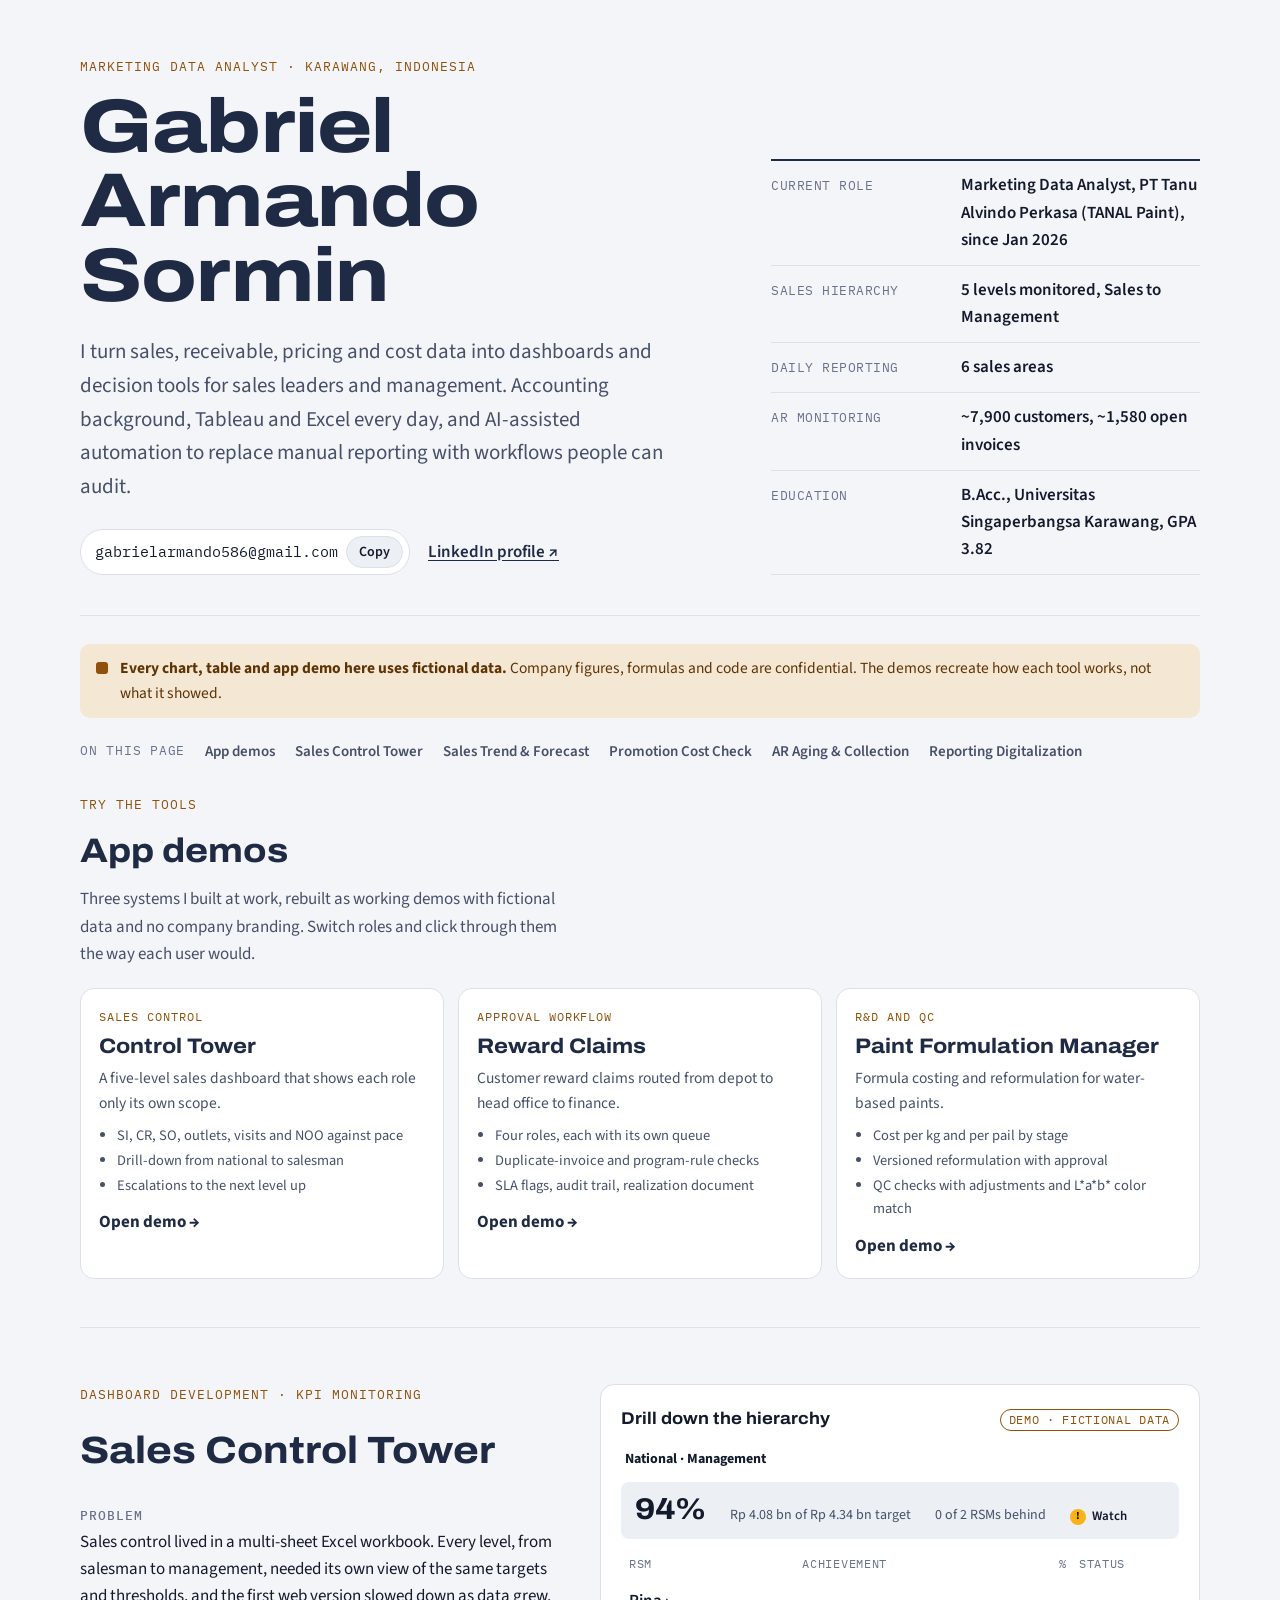
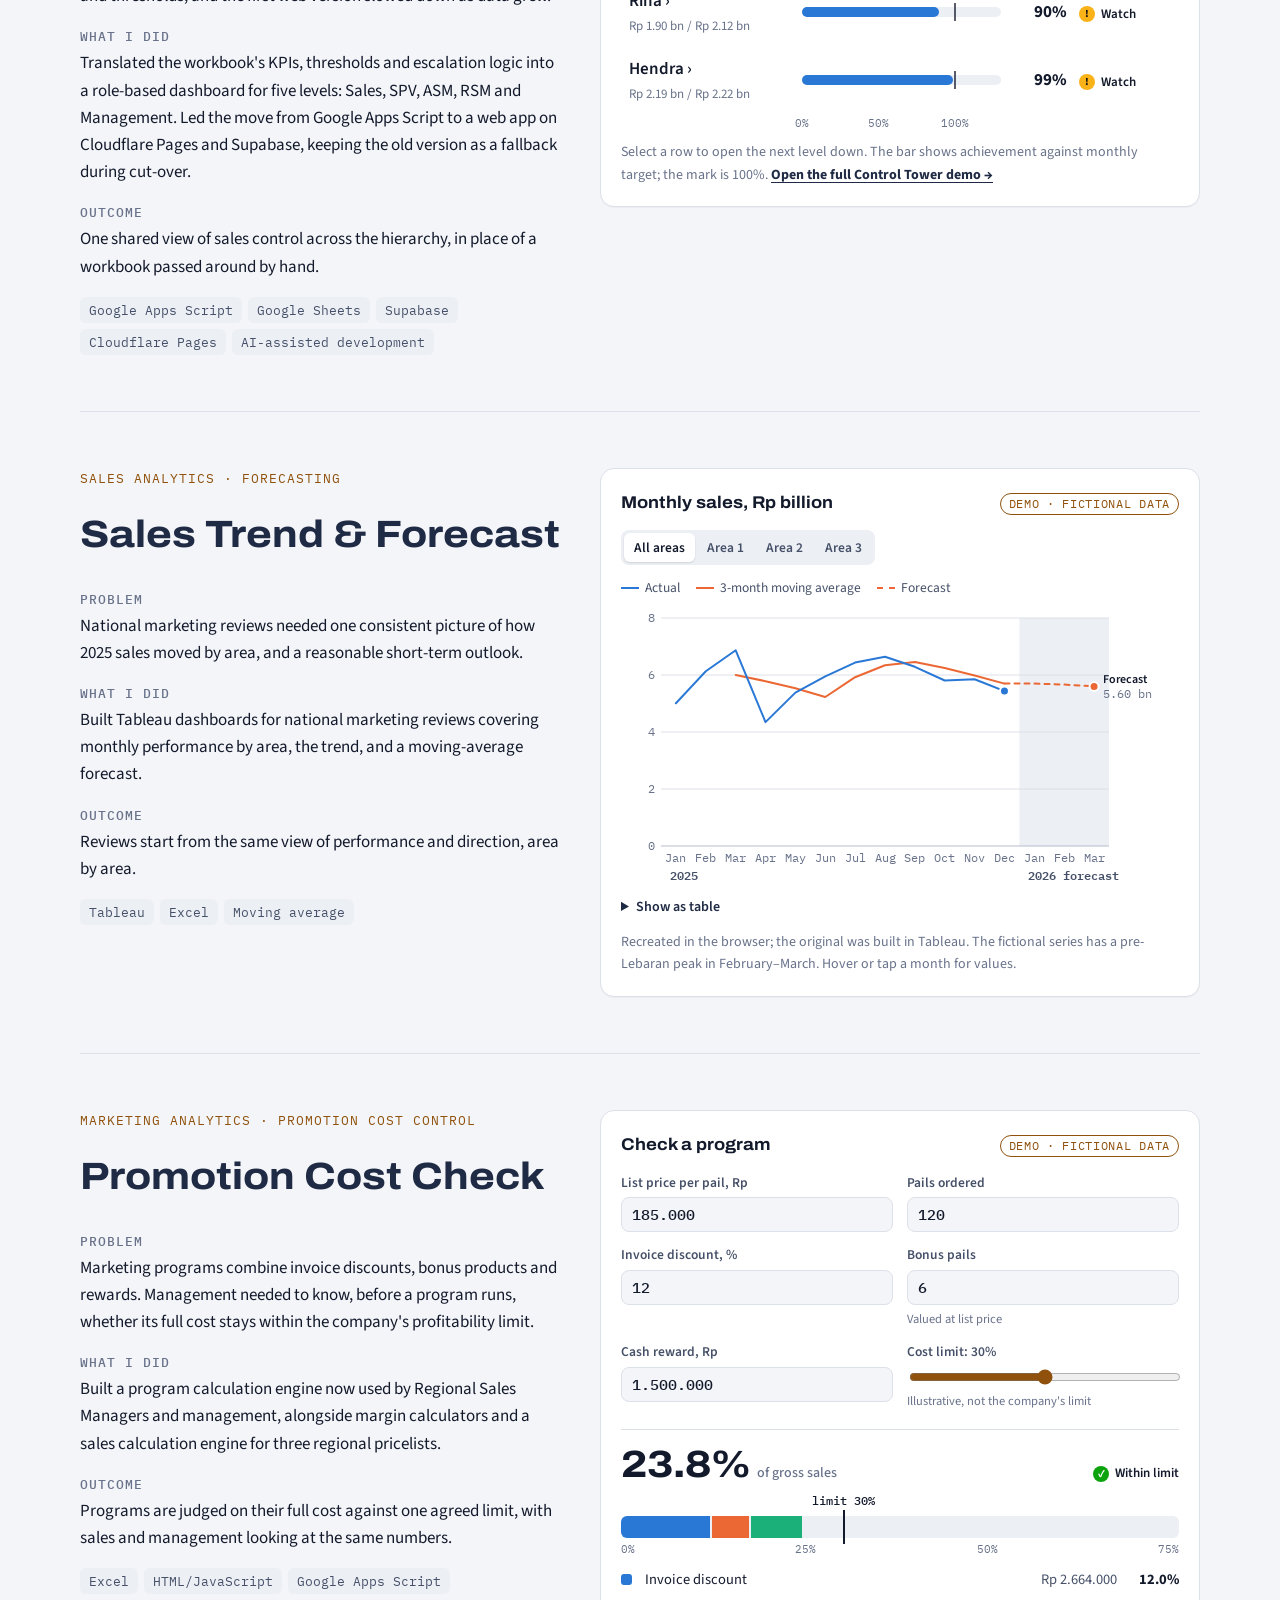
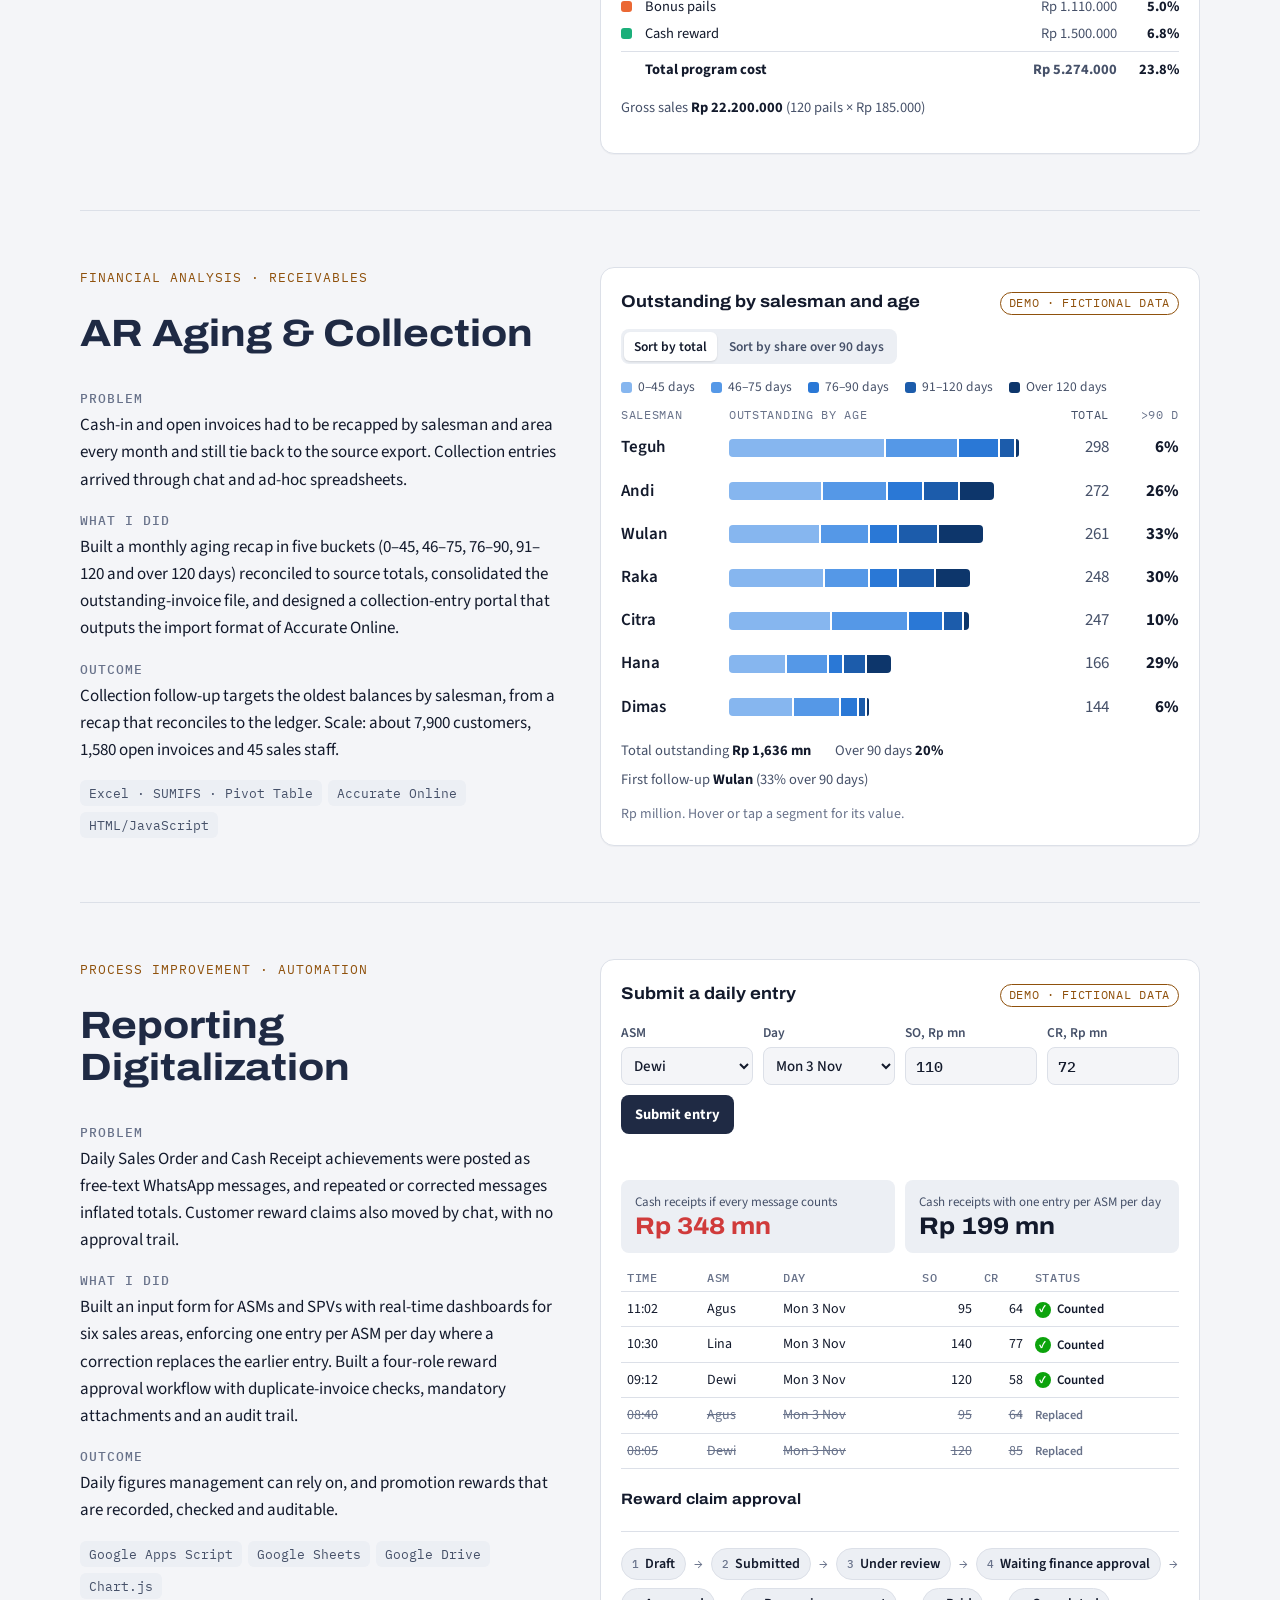
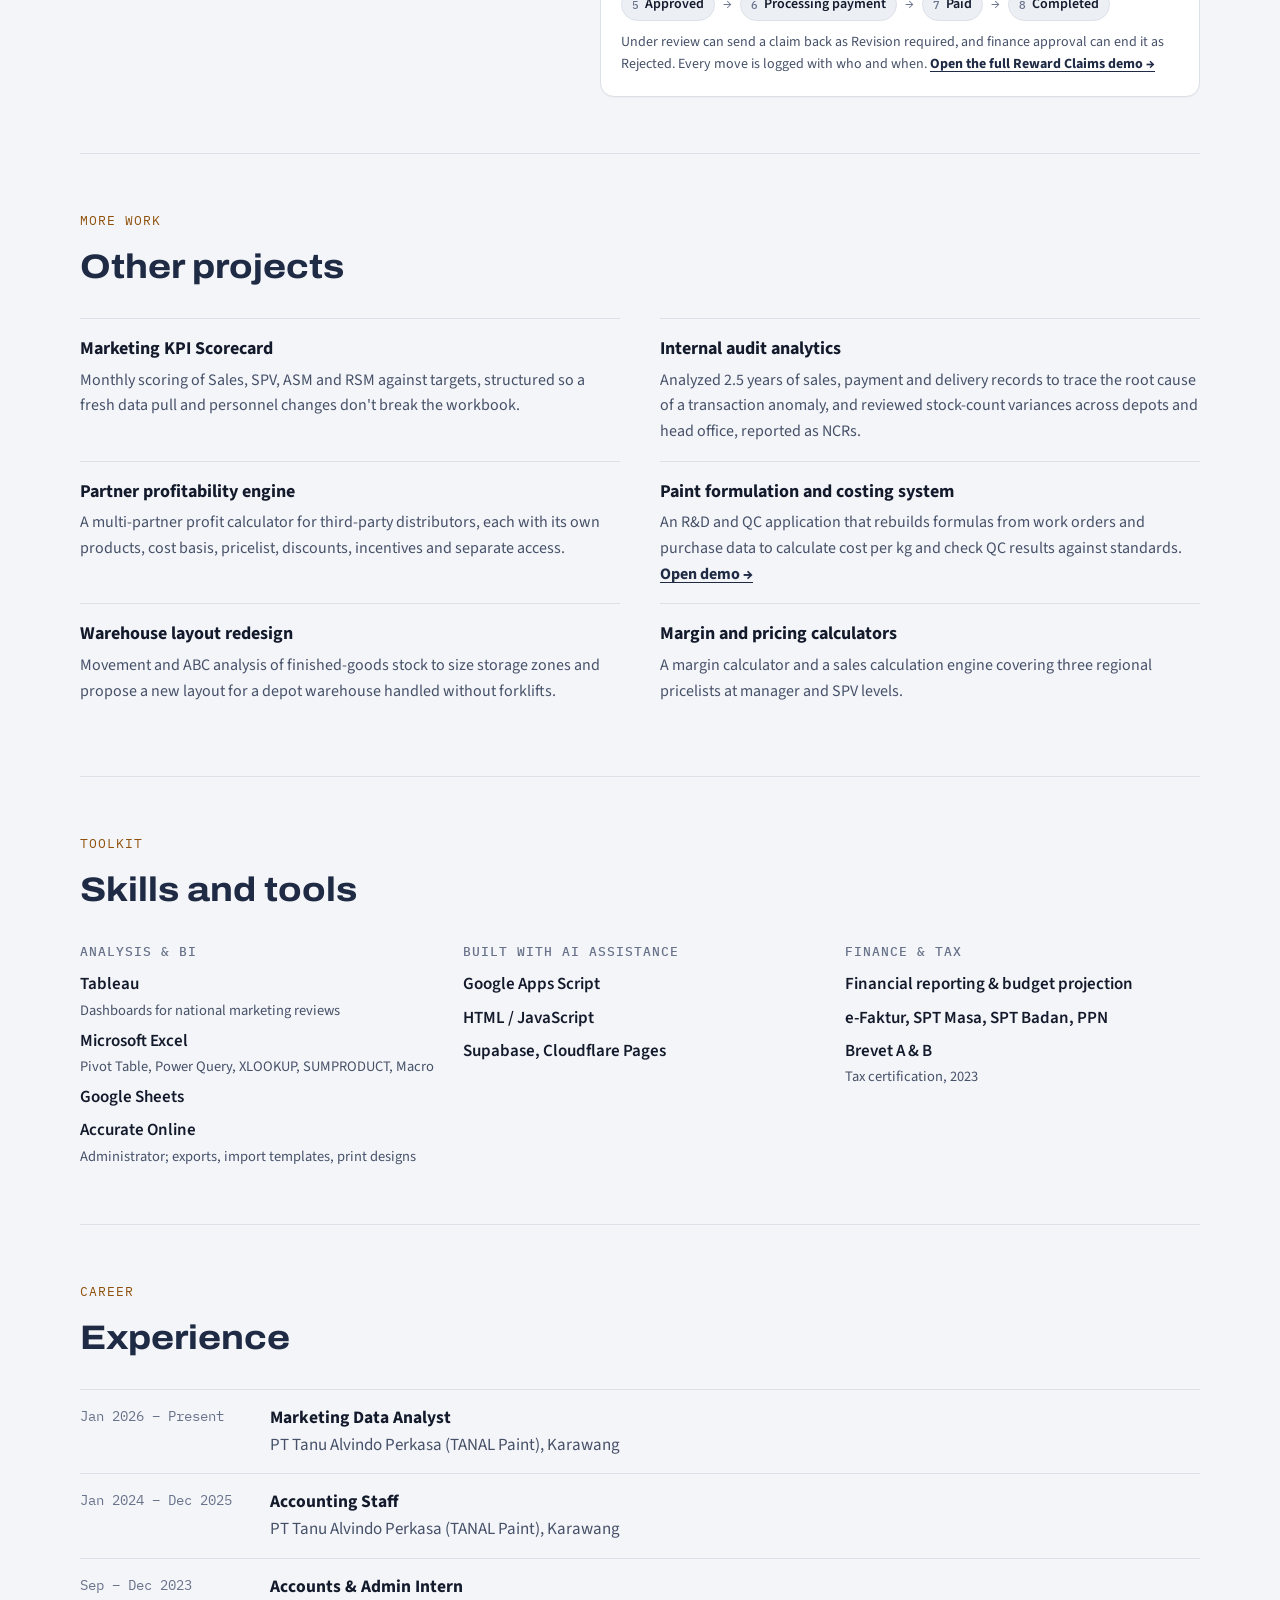
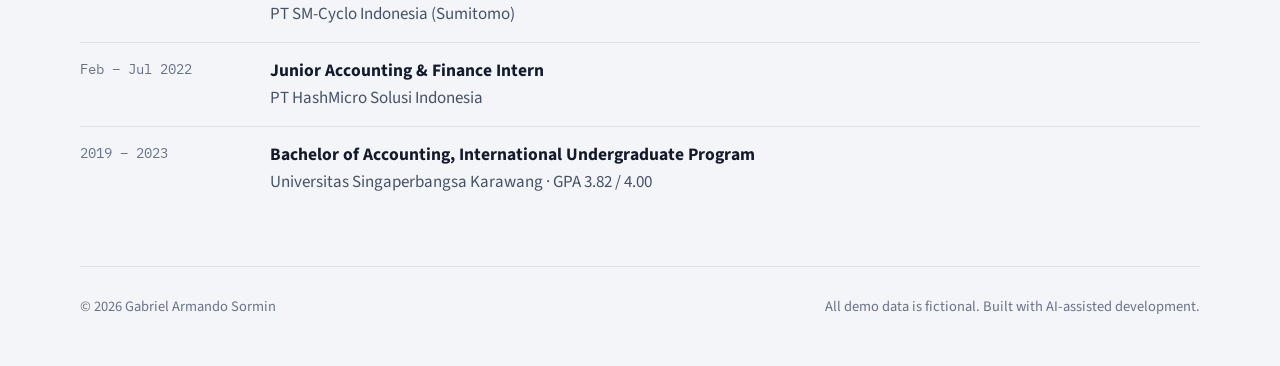
==== index.html @ 2ea64db4 "Add files via upload" ====
<!doctype html>
<html lang="en">
<head>
<meta charset="utf-8">
<meta name="viewport" content="width=device-width,initial-scale=1,viewport-fit=cover">
<style>:root{color-scheme:light}body{margin:0}img{max-width:100%}[hidden]{display:none!important}</style>
<title>Gabriel Armando Sormin</title>
<meta name="claude:viewport-fit-sides" content="cover">
<meta name="description" content="Portfolio of Gabriel Armando Sormin, Marketing Data Analyst: interactive case studies on fictional data.">
<link rel="preconnect" href="https://fonts.googleapis.com">
<link rel="preconnect" href="https://fonts.gstatic.com" crossorigin>
<link rel="stylesheet" href="https://fonts.googleapis.com/css2?family=Archivo:wdth,wght@100..125,500..800&family=IBM+Plex+Mono:wght@400;500&family=Source+Sans+3:ital,wght@0,400;0,600;0,700;1,400&display=swap">
<style>
/* Layout: one editorial column. Each case study pairs a narrative column with one live demo panel on fictional data.
   Navy ink carried over from the CV, an ochre accent taken from a pigment chip, cool neutrals biased toward the navy. */
:root{
  --bg:#F4F5F8; --surface:#FFFFFF; --surface-2:#ECEFF4;
  --ink:#131A2C; --ink-2:#465169; --muted:#68728A; --line:#DCE0E8; --axis:#B5BCCA;
  --navy:#1F2A44; --accent:#8F510C; --accent-soft:#F4E7D4; --accent-ink:#5E3405;
  --s1:#2a78d6; --s2:#eb6834; --s3:#1baf7a;
  --good:#0ca30c; --warn:#fab219; --crit:#d03b3b; --on-status:#ffffff; --on-warn:#0b0b0b;
  --age1:#86b6ef; --age2:#5598e7; --age3:#2a78d6; --age4:#1c5cab; --age5:#0d366b;
  --tip-bg:#131A2C; --tip-ink:#F4F5F8;
  --font-display:"Archivo","Arial Narrow",system-ui,sans-serif;
  --font-body:"Source Sans 3","Segoe UI",system-ui,sans-serif;
  --font-mono:"IBM Plex Mono",ui-monospace,"SFMono-Regular",Menlo,monospace;
  --r:10px;
}
@media (prefers-color-scheme: dark){
  :root:not([data-theme="light"]){
    --bg:#0E1320; --surface:#161C2A; --surface-2:#1E2536;
    --ink:#EDF0F5; --ink-2:#B7BFCF; --muted:#8F98AB; --line:#2A3246; --axis:#465069;
    --navy:#C9D4EE; --accent:#E3A24A; --accent-soft:#33281A; --accent-ink:#F1C27F;
    --s1:#3987e5; --s2:#d95926; --s3:#199e70;
    --age1:#184f95; --age2:#256abf; --age3:#3987e5; --age4:#6da7ec; --age5:#b7d3f6;
    --tip-bg:#EDF0F5; --tip-ink:#131A2C;
    color-scheme:dark;
  }
}
:root[data-theme="dark"]{
  --bg:#0E1320; --surface:#161C2A; --surface-2:#1E2536;
  --ink:#EDF0F5; --ink-2:#B7BFCF; --muted:#8F98AB; --line:#2A3246; --axis:#465069;
  --navy:#C9D4EE; --accent:#E3A24A; --accent-soft:#33281A; --accent-ink:#F1C27F;
  --s1:#3987e5; --s2:#d95926; --s3:#199e70;
  --age1:#184f95; --age2:#256abf; --age3:#3987e5; --age4:#6da7ec; --age5:#b7d3f6;
  --tip-bg:#EDF0F5; --tip-ink:#131A2C;
  color-scheme:dark;
}

*{box-sizing:border-box}
body{background:var(--bg);color:var(--ink);font-family:var(--font-body);font-size:17px;line-height:1.6;
  padding-left:max(16px,env(safe-area-inset-left,0px));padding-right:max(16px,env(safe-area-inset-right,0px));padding-block:0 48px}
.wrap{max-width:1120px;margin:0 auto}
a{color:var(--navy);text-underline-offset:3px}
a:hover{color:var(--accent)}
:focus-visible{outline:2px solid var(--accent);outline-offset:2px;border-radius:4px}
h1,h2,h3{font-family:var(--font-display);text-wrap:balance;color:var(--navy);margin:0}
.mono{font-family:var(--font-mono)}
.num{font-variant-numeric:tabular-nums}
.eyebrow{font-family:var(--font-mono);font-size:12.5px;letter-spacing:.08em;text-transform:uppercase;color:var(--accent)}

/* ---------- Hero ---------- */
.hero{display:grid;grid-template-columns:minmax(0,1.5fr) minmax(0,1fr);gap:48px;padding-block:56px 40px;border-bottom:1px solid var(--line)}
.hero h1{font-size:clamp(40px,6.4vw,76px);font-weight:780;font-stretch:118%;line-height:.98;letter-spacing:-.01em;margin-top:14px}
.hero .lede{font-size:clamp(18px,2vw,21px);color:var(--ink-2);max-width:60ch;margin:22px 0 0}
.contact{display:flex;flex-wrap:wrap;gap:10px 18px;align-items:center;margin-top:26px}
.email{display:inline-flex;align-items:center;gap:8px;font-family:var(--font-mono);font-size:15px;background:var(--surface);border:1px solid var(--line);border-radius:999px;padding:6px 6px 6px 14px;max-width:100%;overflow-wrap:anywhere}
.email span{user-select:all}
.btn{font:600 14px var(--font-body);border:1px solid var(--line);background:var(--surface-2);color:var(--ink);border-radius:999px;padding:5px 12px;cursor:pointer}
.btn:hover{border-color:var(--accent)}
.link-out{font-weight:600}
.facts{margin:0;align-self:end;display:grid;gap:0;border-top:2px solid var(--navy)}
.facts div{display:grid;grid-template-columns:minmax(0,1fr) minmax(0,1.35fr);gap:12px;padding:11px 0;border-bottom:1px solid var(--line)}
.facts dt{font-family:var(--font-mono);font-size:12.5px;letter-spacing:.04em;text-transform:uppercase;color:var(--muted);padding-top:3px}
.facts dd{margin:0;font-weight:600;color:var(--ink)}
.notice{display:flex;gap:12px;align-items:flex-start;margin-top:28px;padding:12px 16px;background:var(--accent-soft);color:var(--accent-ink);border-radius:var(--r);font-size:15.5px}
.notice b{font-weight:700}
.chips{display:flex;flex-wrap:wrap;gap:6px}
.swatch{width:12px;height:12px;border-radius:3px;flex:none;margin-top:6px;background:var(--accent)}

/* ---------- Index ---------- */
.index{display:flex;flex-wrap:wrap;gap:8px 20px;padding-block:22px;font-size:15px}
.index a{color:var(--ink-2);text-decoration:none;font-weight:600}
.index a:hover{color:var(--accent)}
.index .lbl{font-family:var(--font-mono);font-size:12.5px;letter-spacing:.06em;text-transform:uppercase;color:var(--muted)}

/* ---------- App demos ---------- */
.apps{padding-block:8px 48px;display:grid;gap:20px}
.apps h2{font-size:clamp(26px,3vw,34px);font-weight:740;font-stretch:112%;margin:10px 0 8px}
.apps .lead{margin:0;color:var(--ink-2);max-width:62ch}
.apps-grid{display:grid;grid-template-columns:repeat(3,minmax(0,1fr));gap:14px}
.app-card{display:grid;gap:8px;align-content:start;background:var(--surface);border:1px solid var(--line);border-radius:14px;padding:18px;text-decoration:none;color:var(--ink);min-width:0}
.app-card:hover{border-color:var(--accent);color:var(--ink)}
.app-card .k{font-family:var(--font-mono);font-size:12px;letter-spacing:.08em;text-transform:uppercase;color:var(--accent)}
.app-card b{font-family:var(--font-display);font-size:21px;font-weight:740;font-stretch:110%;color:var(--navy);line-height:1.15}
.app-card .d{color:var(--ink-2);font-size:15.5px}
.app-card ul{margin:0;padding-left:18px;color:var(--ink-2);font-size:14.5px;display:grid;gap:2px}
.app-card .go{font-weight:700;color:var(--navy);margin-top:4px}
.app-card:hover .go{color:var(--accent)}
.demo-link{font-weight:700}
@media (max-width:900px){.apps-grid{grid-template-columns:minmax(0,1fr)}}

/* ---------- Case studies ---------- */
.case{display:grid;grid-template-columns:minmax(0,1fr) minmax(0,1.25fr);gap:40px;padding-block:56px;border-top:1px solid var(--line);scroll-margin-top:12px}
.case h2{font-size:clamp(28px,3.4vw,38px);font-weight:740;font-stretch:112%;line-height:1.08;margin:10px 0 18px}
.story{display:grid;gap:16px;align-content:start}
.story p{margin:0;max-width:62ch}
.story h3{font-family:var(--font-mono);font-size:12.5px;font-weight:500;letter-spacing:.08em;text-transform:uppercase;color:var(--muted);margin-bottom:4px}
.tools{display:flex;flex-wrap:wrap;gap:6px}
.tag{font-family:var(--font-mono);font-size:12.5px;padding:3px 9px;border-radius:6px;background:var(--surface-2);color:var(--ink-2)}
.panel{background:var(--surface);border:1px solid var(--line);border-radius:14px;padding:20px;min-width:0;align-self:start;box-shadow:0 1px 0 rgba(19,26,44,.03)}
.panel-head{display:flex;justify-content:space-between;align-items:baseline;gap:12px;flex-wrap:wrap;margin-bottom:14px}
.panel-title{font-family:var(--font-display);font-weight:700;font-stretch:108%;font-size:17px;color:var(--ink)}
.demo-tag{font-family:var(--font-mono);font-size:11.5px;letter-spacing:.06em;text-transform:uppercase;color:var(--accent);border:1px solid var(--accent);border-radius:999px;padding:1px 8px}
.caption{font-size:14px;color:var(--muted);margin:12px 0 0}

/* segmented control */
.seg{display:inline-flex;flex-wrap:wrap;background:var(--surface-2);border-radius:8px;padding:3px;gap:2px}
.seg button{font:600 13.5px var(--font-body);border:0;background:transparent;color:var(--ink-2);padding:5px 10px;border-radius:6px;cursor:pointer}
.seg button[aria-pressed="true"]{background:var(--surface);color:var(--ink);box-shadow:0 1px 2px rgba(0,0,0,.12)}

/* status pills */
.pill{display:inline-flex;align-items:center;gap:6px;font-size:13px;font-weight:600;color:var(--ink);white-space:nowrap}
.pill i{display:inline-grid;place-items:center;width:16px;height:16px;border-radius:50%;font-style:normal;font-size:10.5px;font-weight:800;line-height:1}
.pill.good i{background:var(--good);color:var(--on-status)}
.pill.warn i{background:var(--warn);color:var(--on-warn)}
.pill.crit i{background:var(--crit);color:var(--on-status)}

/* Control tower */
.crumbs{display:flex;flex-wrap:wrap;gap:4px;align-items:center;font-size:14px;margin-bottom:10px}
.crumbs button{font:600 14px var(--font-body);background:none;border:0;color:var(--navy);cursor:pointer;padding:2px 4px;border-radius:4px;text-decoration:underline;text-underline-offset:3px}
.crumbs span.sep{color:var(--muted)}
.crumbs .here{font-weight:700;color:var(--ink);padding:2px 4px}
.ct-summary{display:flex;flex-wrap:wrap;gap:8px 24px;align-items:baseline;padding:12px 14px;background:var(--surface-2);border-radius:8px;margin-bottom:12px}
.ct-summary .big{font-family:var(--font-display);font-weight:750;font-size:30px;font-stretch:110%;line-height:1;color:var(--ink)}
.ct-summary .sub{font-size:14px;color:var(--ink-2)}
.ct-rows{display:grid;gap:2px}
.ct-row{display:grid;grid-template-columns:minmax(0,1.3fr) minmax(0,1.6fr) 54px 92px;gap:12px;align-items:center;padding:9px 8px;border-radius:8px;text-align:left;width:100%;font:inherit;color:inherit;background:none;border:0}
button.ct-row{cursor:pointer}
button.ct-row:hover{background:var(--surface-2)}
.ct-row.head{font-family:var(--font-mono);font-size:11.5px;letter-spacing:.06em;text-transform:uppercase;color:var(--muted);padding-block:4px}
.ct-name{min-width:0}
.ct-name b{display:block;font-weight:600;white-space:nowrap;overflow:hidden;text-overflow:ellipsis}
.ct-name small{display:block;font-size:13px;color:var(--muted);white-space:nowrap;overflow:hidden;text-overflow:ellipsis}
.bullet{position:relative;height:10px;background:var(--surface-2);border-radius:5px}
.bullet .fill{position:absolute;left:0;top:0;bottom:0;border-radius:5px;background:var(--s1)}
.bullet .tick{position:absolute;top:-4px;bottom:-4px;width:2px;background:var(--ink);opacity:.7}
.ct-pct{font-weight:700;text-align:right}
.ct-axis{display:grid;grid-template-columns:minmax(0,1.3fr) minmax(0,1.6fr) 54px 92px;gap:12px;padding:0 8px;font-family:var(--font-mono);font-size:11px;color:var(--muted)}
.ct-axis .scale{position:relative;height:14px}
.ct-axis .scale span{position:absolute;transform:translateX(-50%)}

/* charts */
.chart{position:relative;width:100%}
.chart svg{display:block;width:100%;overflow:visible}
.chart .grid{stroke:var(--line);stroke-width:1}
.chart .base{stroke:var(--axis);stroke-width:1}
.chart .tick-lbl{fill:var(--muted);font:11.5px var(--font-mono)}
.chart .yr-lbl{fill:var(--ink-2);font:600 11.5px var(--font-mono)}
.chart .l-actual{fill:none;stroke:var(--s1);stroke-width:2;stroke-linejoin:round;stroke-linecap:round}
.chart .l-ma{fill:none;stroke:var(--s2);stroke-width:2;stroke-linejoin:round;stroke-linecap:round}
.chart .l-fc{fill:none;stroke:var(--s2);stroke-width:2;stroke-dasharray:5 5;stroke-linecap:round}
.chart .fc-band{fill:var(--surface-2)}
.chart .d-actual{fill:var(--s1);stroke:var(--surface);stroke-width:2}
.chart .d-ma{fill:var(--s2);stroke:var(--surface);stroke-width:2}
.chart .xhair{stroke:var(--ink-2);stroke-width:1;stroke-dasharray:3 3}
.chart .end-lbl{font:600 12px var(--font-body);fill:var(--ink)}
.chart .hit{fill:transparent;cursor:crosshair}
details.dt{margin-top:10px;font-size:14px}
details.dt summary{cursor:pointer;color:var(--navy);font-weight:600}
details.dt .tbl{overflow-x:auto;margin-top:8px}
details.dt table{border-collapse:collapse;min-width:360px;width:100%}
details.dt th,details.dt td{padding:4px 8px;border-bottom:1px solid var(--line);text-align:right;font-variant-numeric:tabular-nums}
details.dt th:first-child,details.dt td:first-child{text-align:left}
details.dt th{font-family:var(--font-mono);font-size:11.5px;font-weight:500;color:var(--muted);text-transform:uppercase;letter-spacing:.06em}
.legend{display:flex;flex-wrap:wrap;gap:6px 16px;font-size:13.5px;color:var(--ink-2);margin-bottom:8px}
.legend span{display:inline-flex;align-items:center;gap:6px}
.lg-line{width:18px;height:0;border-top:2px solid}
.lg-box{width:11px;height:11px;border-radius:3px}
.tip{position:absolute;pointer-events:none;background:var(--tip-bg);color:var(--tip-ink);font-size:13px;line-height:1.45;padding:8px 10px;border-radius:8px;min-width:150px;box-shadow:0 6px 18px rgba(0,0,0,.18);z-index:5}
.tip b{display:block;font-weight:700;margin-bottom:2px}
.tip .row{display:flex;justify-content:space-between;gap:14px}

/* promo calc */
.calc{display:grid;grid-template-columns:repeat(2,minmax(0,1fr));gap:12px 14px}
.field{display:grid;gap:4px;min-width:0;align-content:start}
.field label{font-size:13.5px;font-weight:600;color:var(--ink-2)}
.field input{font:500 15px var(--font-mono);font-variant-numeric:tabular-nums;color:var(--ink);background:var(--bg);border:1px solid var(--line);border-radius:8px;padding:7px 10px;width:100%;min-width:0}
.field input[type=range]{padding:0;border:0;background:none;accent-color:var(--accent)}
.field .hint{font-size:12.5px;color:var(--muted)}
.result{margin-top:18px;padding-top:16px;border-top:1px solid var(--line)}
.result-top{display:flex;justify-content:space-between;align-items:baseline;flex-wrap:wrap;gap:8px}
.ratio{font-family:var(--font-display);font-weight:760;font-size:38px;font-stretch:112%;line-height:1;color:var(--ink)}
.ratio small{font:500 14px var(--font-body);color:var(--muted);margin-left:6px}
.stack{position:relative;height:22px;margin:30px 0 4px;background:var(--surface-2);border-radius:6px}
.stack .segs{position:absolute;inset:0;display:flex;gap:2px;border-radius:6px;overflow:hidden}
.stack .segs div{height:100%;min-width:0;transition:width .25s ease}
.stack .limit{position:absolute;top:-6px;bottom:-6px;width:2px;background:var(--ink)}
.stack .limit span{position:absolute;bottom:100%;transform:translateX(-50%);font:500 11.5px var(--font-mono);color:var(--ink);white-space:nowrap;margin-bottom:2px}
.scale-row{display:flex;justify-content:space-between;font:11px var(--font-mono);color:var(--muted)}
.breakdown{display:grid;gap:4px;margin-top:12px;font-size:14.5px}
.breakdown div{display:grid;grid-template-columns:14px minmax(0,1fr) auto auto;gap:10px;align-items:center}
.breakdown .v{text-align:right;color:var(--ink-2)}
.breakdown .p{text-align:right;font-weight:700;min-width:52px}
.breakdown .total{border-top:1px solid var(--line);padding-top:6px;margin-top:2px;font-weight:700}
.gross{font-size:14.5px;color:var(--ink-2);margin-top:10px}
.gross b{color:var(--ink)}

/* AR aging */
.ar-rows{display:grid;gap:4px}
.ar-row{display:grid;grid-template-columns:96px minmax(0,1fr) 78px 58px;gap:12px;align-items:center;padding:6px 0}
.ar-row.head{font-family:var(--font-mono);font-size:11.5px;letter-spacing:.06em;text-transform:uppercase;color:var(--muted);padding:0}
.ar-row .nm{font-weight:600;white-space:nowrap;overflow:hidden;text-overflow:ellipsis}
.ar-bar{display:flex;gap:2px;height:18px}
.ar-bar button{border:0;padding:0;height:100%;cursor:pointer;min-width:2px}
.ar-bar button:first-child{border-radius:4px 0 0 4px}
.ar-bar button:last-child{border-radius:0 4px 4px 0}
.ar-bar button:only-child{border-radius:4px}
.ar-row .t{text-align:right;color:var(--ink-2)}
.ar-row .o{text-align:right;font-weight:700}
.ar-summary{display:flex;flex-wrap:wrap;gap:6px 24px;font-size:14.5px;color:var(--ink-2);margin-top:12px}
.ar-summary b{color:var(--ink)}

/* Process */
.proc-form{display:grid;grid-template-columns:repeat(4,minmax(0,1fr));gap:10px;align-items:end}
.proc-form select{font:500 15px var(--font-body);color:var(--ink);background:var(--bg);border:1px solid var(--line);border-radius:8px;padding:0 8px;width:100%;min-width:0;height:38px}
.proc-form input{height:38px}
.btn-primary{font:700 14.5px var(--font-body);background:var(--navy);color:var(--surface);border:0;border-radius:8px;padding:9px 14px;cursor:pointer;grid-column:1/-1;justify-self:start}
.totals{display:grid;grid-template-columns:repeat(2,minmax(0,1fr));gap:10px;margin:16px 0 12px}
.total-card{padding:12px 14px;border-radius:8px;background:var(--surface-2)}
.total-card .k{font-size:13px;color:var(--ink-2)}
.total-card .v{font-family:var(--font-display);font-weight:750;font-size:24px;font-stretch:110%;color:var(--ink);line-height:1.15}
.total-card.bad .v{color:var(--crit)}
.log-wrap{overflow-x:auto}
table.log{width:100%;border-collapse:collapse;font-size:14px;min-width:420px}
.log th{font-family:var(--font-mono);font-size:11.5px;font-weight:500;letter-spacing:.06em;text-transform:uppercase;color:var(--muted);text-align:left;padding:4px 6px;border-bottom:1px solid var(--line)}
.log td{padding:6px;border-bottom:1px solid var(--line)}
.log td.r{text-align:right}
.log tr.replaced td{color:var(--muted);text-decoration:line-through}
.log tr.replaced td.st{text-decoration:none}
.log .st{font-size:12.5px;font-weight:600}
.toast{min-height:22px;font-size:14px;color:var(--ink-2);margin-top:8px}
.flow{list-style:none;margin:20px 0 0;padding:16px 0 0;border-top:1px solid var(--line);display:flex;flex-wrap:wrap;gap:8px;align-items:center;counter-reset:step}
.flow li{display:flex;align-items:center;gap:8px;font-size:14px}
.flow li .st{counter-increment:step;display:inline-flex;gap:6px;align-items:center;padding:4px 10px;border-radius:999px;border:1px solid var(--line);background:var(--surface-2);font-weight:600;white-space:nowrap}
.flow li .st::before{content:counter(step);font:500 11px var(--font-mono);color:var(--muted)}
.flow li .arr{color:var(--muted)}
.flow-note{font-size:14px;color:var(--ink-2);margin:10px 0 0}
.flow-title{font-family:var(--font-display);font-weight:700;font-stretch:108%;font-size:15px;color:var(--ink);margin:18px 0 0}

/* Other work, skills, experience */
.section{padding-block:56px;border-top:1px solid var(--line)}
.section h2{font-size:clamp(26px,3vw,34px);font-weight:740;font-stretch:112%;margin:10px 0 24px}
.other{display:grid;grid-template-columns:repeat(2,minmax(0,1fr));gap:0 40px}
.other article{padding:16px 0;border-top:1px solid var(--line);min-width:0}
.other h3{font-family:var(--font-body);font-size:18px;font-weight:700;color:var(--ink);margin-bottom:4px}
.other p{margin:0;color:var(--ink-2);font-size:16px}
.skills{display:grid;grid-template-columns:repeat(3,minmax(0,1fr));gap:28px}
.skills h3{font-family:var(--font-mono);font-size:12.5px;font-weight:500;letter-spacing:.08em;text-transform:uppercase;color:var(--muted);margin-bottom:10px}
.skills ul{margin:0;padding:0;list-style:none;display:grid;gap:6px}
.skills li{font-weight:600}
.skills li small{display:block;font-weight:400;color:var(--ink-2);font-size:14.5px}
.timeline{list-style:none;margin:0;padding:0;display:grid}
.timeline li{display:grid;grid-template-columns:170px minmax(0,1fr);gap:20px;padding:14px 0;border-top:1px solid var(--line)}
.timeline .when{font-family:var(--font-mono);font-size:13.5px;color:var(--muted);padding-top:2px}
.timeline .what b{display:block;font-size:17.5px}
.timeline .what span{color:var(--ink-2)}
footer{padding-top:28px;border-top:1px solid var(--line);font-size:14.5px;color:var(--muted);display:flex;flex-wrap:wrap;justify-content:space-between;gap:8px}

@media (max-width:900px){
  .hero{grid-template-columns:minmax(0,1fr);gap:32px;padding-block:36px 32px}
  .case{grid-template-columns:minmax(0,1fr);gap:24px;padding-block:40px}
  .skills{grid-template-columns:minmax(0,1fr);gap:22px}
}
@media (max-width:640px){
  body{font-size:16px}
  .other{grid-template-columns:minmax(0,1fr)}
  .panel{padding:14px}
  .ct-row,.ct-axis{grid-template-columns:minmax(0,1fr) minmax(0,1fr) 46px;gap:8px}
  .ct-row .pill-cell,.ct-axis .pill-cell{display:none}
  .ar-row{grid-template-columns:70px minmax(0,1fr) 54px;gap:8px}
  .ar-row .t{display:none}
  .calc{grid-template-columns:minmax(0,1fr)}
  .proc-form{grid-template-columns:repeat(2,minmax(0,1fr))}
  .timeline li{grid-template-columns:minmax(0,1fr);gap:2px}
  .facts div{grid-template-columns:minmax(0,1fr)}
  .facts dt{padding-top:0}
}
@media (prefers-reduced-motion:reduce){*{transition:none!important;animation:none!important;scroll-behavior:auto!important}}
</style>
</head>
<body>
<div class="wrap">

<header class="hero">
  <div>
    <div class="eyebrow">Marketing Data Analyst · Karawang, Indonesia</div>
    <h1>Gabriel Armando Sormin</h1>
    <p class="lede">I turn sales, receivable, pricing and cost data into dashboards and decision tools for sales leaders and management. Accounting background, Tableau and Excel every day, and AI-assisted automation to replace manual reporting with workflows people can audit.</p>
    <div class="contact">
      <span class="email"><span id="emailText">gabrielarmando586@gmail.com</span><button class="btn" id="copyEmail" type="button">Copy</button></span>
      <a class="link-out" href="https://id.linkedin.com/in/gabriel-armando-sormin-1a9825229" target="_blank" rel="noopener">LinkedIn profile ↗</a>
    </div>
  </div>
  <dl class="facts">
    <div><dt>Current role</dt><dd>Marketing Data Analyst, PT Tanu Alvindo Perkasa (TANAL Paint), since Jan 2026</dd></div>
    <div><dt>Sales hierarchy</dt><dd>5 levels monitored, Sales to Management</dd></div>
    <div><dt>Daily reporting</dt><dd>6 sales areas</dd></div>
    <div><dt>AR monitoring</dt><dd>~7,900 customers, ~1,580 open invoices</dd></div>
    <div><dt>Education</dt><dd>B.Acc., Universitas Singaperbangsa Karawang, GPA 3.82</dd></div>
  </dl>
</header>

<div class="notice"><span class="swatch" aria-hidden="true"></span><span><b>Every chart, table and app demo here uses fictional data.</b> Company figures, formulas and code are confidential. The demos recreate how each tool works, not what it showed.</span></div>

<nav class="index" aria-label="On this page">
  <span class="lbl">On this page</span>
  <a href="#apps">App demos</a>
  <a href="#control-tower">Sales Control Tower</a>
  <a href="#trend">Sales Trend &amp; Forecast</a>
  <a href="#promo">Promotion Cost Check</a>
  <a href="#aging">AR Aging &amp; Collection</a>
  <a href="#process">Reporting Digitalization</a>
</nav>

<section class="apps" id="apps" aria-labelledby="h-apps">
  <div>
    <div class="eyebrow">Try the tools</div>
    <h2 id="h-apps">App demos</h2>
    <p class="lead">Three systems I built at work, rebuilt as working demos with fictional data and no company branding. Switch roles and click through them the way each user would.</p>
  </div>
  <div class="apps-grid">
    <a class="app-card" href="control-tower.html">
      <span class="k">Sales control</span><b>Control Tower</b>
      <span class="d">A five-level sales dashboard that shows each role only its own scope.</span>
      <ul><li>SI, CR, SO, outlets, visits and NOO against pace</li><li>Drill-down from national to salesman</li><li>Escalations to the next level up</li></ul>
      <span class="go">Open demo →</span>
    </a>
    <a class="app-card" href="reward-claims.html">
      <span class="k">Approval workflow</span><b>Reward Claims</b>
      <span class="d">Customer reward claims routed from depot to head office to finance.</span>
      <ul><li>Four roles, each with its own queue</li><li>Duplicate-invoice and program-rule checks</li><li>SLA flags, audit trail, realization document</li></ul>
      <span class="go">Open demo →</span>
    </a>
    <a class="app-card" href="formulation.html">
      <span class="k">R&amp;D and QC</span><b>Paint Formulation Manager</b>
      <span class="d">Formula costing and reformulation for water-based paints.</span>
      <ul><li>Cost per kg and per pail by stage</li><li>Versioned reformulation with approval</li><li>QC checks with adjustments and L*a*b* color match</li></ul>
      <span class="go">Open demo →</span>
    </a>
  </div>
</section>

<!-- 1 -->
<section class="case" id="control-tower" aria-labelledby="h-ct">
  <div class="story">
    <div class="eyebrow">Dashboard development · KPI monitoring</div>
    <h2 id="h-ct">Sales Control Tower</h2>
    <div><h3>Problem</h3><p>Sales control lived in a multi-sheet Excel workbook. Every level, from salesman to management, needed its own view of the same targets and thresholds, and the first web version slowed down as data grew.</p></div>
    <div><h3>What I did</h3><p>Translated the workbook's KPIs, thresholds and escalation logic into a role-based dashboard for five levels: Sales, SPV, ASM, RSM and Management. Led the move from Google Apps Script to a web app on Cloudflare Pages and Supabase, keeping the old version as a fallback during cut-over.</p></div>
    <div><h3>Outcome</h3><p>One shared view of sales control across the hierarchy, in place of a workbook passed around by hand.</p></div>
    <div class="tools"><span class="tag">Google Apps Script</span><span class="tag">Google Sheets</span><span class="tag">Supabase</span><span class="tag">Cloudflare Pages</span><span class="tag">AI-assisted development</span></div>
  </div>
  <div class="panel" aria-label="Interactive demo: drill down the sales hierarchy">
    <div class="panel-head"><span class="panel-title">Drill down the hierarchy</span><span class="demo-tag">Demo · fictional data</span></div>
    <div class="crumbs" id="ctCrumbs"></div>
    <div class="ct-summary" id="ctSummary"></div>
    <div class="ct-rows" id="ctRows"></div>
    <p class="caption">Select a row to open the next level down. The bar shows achievement against monthly target; the mark is 100%. <a class="demo-link" href="control-tower.html">Open the full Control Tower demo →</a></p>
  </div>
</section>

<!-- 2 -->
<section class="case" id="trend" aria-labelledby="h-tr">
  <div class="story">
    <div class="eyebrow">Sales analytics · Forecasting</div>
    <h2 id="h-tr">Sales Trend &amp; Forecast</h2>
    <div><h3>Problem</h3><p>National marketing reviews needed one consistent picture of how 2025 sales moved by area, and a reasonable short-term outlook.</p></div>
    <div><h3>What I did</h3><p>Built Tableau dashboards for national marketing reviews covering monthly performance by area, the trend, and a moving-average forecast.</p></div>
    <div><h3>Outcome</h3><p>Reviews start from the same view of performance and direction, area by area.</p></div>
    <div class="tools"><span class="tag">Tableau</span><span class="tag">Excel</span><span class="tag">Moving average</span></div>
  </div>
  <div class="panel" aria-label="Interactive demo: monthly sales with moving-average forecast">
    <div class="panel-head"><span class="panel-title">Monthly sales, Rp billion</span><span class="demo-tag">Demo · fictional data</span></div>
    <div class="seg" role="group" aria-label="Area" id="trendSeg">
      <button type="button" data-area="all" aria-pressed="true">All areas</button>
      <button type="button" data-area="0" aria-pressed="false">Area 1</button>
      <button type="button" data-area="1" aria-pressed="false">Area 2</button>
      <button type="button" data-area="2" aria-pressed="false">Area 3</button>
    </div>
    <div class="legend" style="margin-top:12px">
      <span><i class="lg-line" style="border-color:var(--s1)"></i>Actual</span>
      <span><i class="lg-line" style="border-color:var(--s2)"></i>3-month moving average</span>
      <span><i class="lg-line" style="border-color:var(--s2);border-top-style:dashed"></i>Forecast</span>
    </div>
    <div class="chart" id="trendChart"></div>
    <details class="dt"><summary>Show as table</summary><div class="tbl" id="trendTable"></div></details>
    <p class="caption">Recreated in the browser; the original was built in Tableau. The fictional series has a pre-Lebaran peak in February–March. Hover or tap a month for values.</p>
  </div>
</section>

<!-- 3 -->
<section class="case" id="promo" aria-labelledby="h-pr">
  <div class="story">
    <div class="eyebrow">Marketing analytics · Promotion cost control</div>
    <h2 id="h-pr">Promotion Cost Check</h2>
    <div><h3>Problem</h3><p>Marketing programs combine invoice discounts, bonus products and rewards. Management needed to know, before a program runs, whether its full cost stays within the company's profitability limit.</p></div>
    <div><h3>What I did</h3><p>Built a program calculation engine now used by Regional Sales Managers and management, alongside margin calculators and a sales calculation engine for three regional pricelists.</p></div>
    <div><h3>Outcome</h3><p>Programs are judged on their full cost against one agreed limit, with sales and management looking at the same numbers.</p></div>
    <div class="tools"><span class="tag">Excel</span><span class="tag">HTML/JavaScript</span><span class="tag">Google Apps Script</span></div>
  </div>
  <div class="panel" aria-label="Interactive demo: promotion cost calculator">
    <div class="panel-head"><span class="panel-title">Check a program</span><span class="demo-tag">Demo · fictional data</span></div>
    <form class="calc" id="promoForm" autocomplete="off">
      <div class="field"><label for="pPrice">List price per pail, Rp</label><input id="pPrice" inputmode="numeric" value="185.000"></div>
      <div class="field"><label for="pQty">Pails ordered</label><input id="pQty" inputmode="numeric" value="120"></div>
      <div class="field"><label for="pDisc">Invoice discount, %</label><input id="pDisc" inputmode="decimal" value="12"></div>
      <div class="field"><label for="pBonus">Bonus pails</label><input id="pBonus" inputmode="numeric" value="6"><span class="hint">Valued at list price</span></div>
      <div class="field"><label for="pReward">Cash reward, Rp</label><input id="pReward" inputmode="numeric" value="1.500.000"></div>
      <div class="field"><label for="pLimit">Cost limit: <span id="pLimitOut" class="num">30%</span></label><input id="pLimit" type="range" min="10" max="50" step="1" value="30"><span class="hint">Illustrative, not the company's limit</span></div>
    </form>
    <div class="result" aria-live="polite">
      <div class="result-top"><div class="ratio num" id="pRatio">0%<small>of gross sales</small></div><span id="pStatus"></span></div>
      <div class="stack" id="pStack"><div class="segs"><div id="segD" style="background:var(--s1)"></div><div id="segB" style="background:var(--s2)"></div><div id="segR" style="background:var(--s3)"></div></div><div class="limit" id="pLimitMark"><span id="pLimitLbl">limit 30%</span></div></div>
      <div class="scale-row"><span>0%</span><span>25%</span><span>50%</span><span>75%</span></div>
      <div class="breakdown" id="pBreak"></div>
    </div>
  </div>
</section>

<!-- 4 -->
<section class="case" id="aging" aria-labelledby="h-ar">
  <div class="story">
    <div class="eyebrow">Financial analysis · Receivables</div>
    <h2 id="h-ar">AR Aging &amp; Collection</h2>
    <div><h3>Problem</h3><p>Cash-in and open invoices had to be recapped by salesman and area every month and still tie back to the source export. Collection entries arrived through chat and ad-hoc spreadsheets.</p></div>
    <div><h3>What I did</h3><p>Built a monthly aging recap in five buckets (0–45, 46–75, 76–90, 91–120 and over 120 days) reconciled to source totals, consolidated the outstanding-invoice file, and designed a collection-entry portal that outputs the import format of Accurate Online.</p></div>
    <div><h3>Outcome</h3><p>Collection follow-up targets the oldest balances by salesman, from a recap that reconciles to the ledger. Scale: about 7,900 customers, 1,580 open invoices and 45 sales staff.</p></div>
    <div class="tools"><span class="tag">Excel · SUMIFS · Pivot Table</span><span class="tag">Accurate Online</span><span class="tag">HTML/JavaScript</span></div>
  </div>
  <div class="panel" aria-label="Interactive demo: receivables by age and salesman">
    <div class="panel-head"><span class="panel-title">Outstanding by salesman and age</span><span class="demo-tag">Demo · fictional data</span></div>
    <div class="seg" role="group" aria-label="Sort salesmen by" id="arSeg">
      <button type="button" data-sort="total" aria-pressed="true">Sort by total</button>
      <button type="button" data-sort="old" aria-pressed="false">Sort by share over 90 days</button>
    </div>
    <div class="legend" id="arLegend" style="margin-top:12px"></div>
    <div class="chart" id="arChart">
      <div class="ar-rows" id="arRows"></div>
    </div>
    <div class="ar-summary" id="arSummary"></div>
    <p class="caption">Rp million. Hover or tap a segment for its value.</p>
  </div>
</section>

<!-- 5 -->
<section class="case" id="process" aria-labelledby="h-pc">
  <div class="story">
    <div class="eyebrow">Process improvement · Automation</div>
    <h2 id="h-pc">Reporting Digitalization</h2>
    <div><h3>Problem</h3><p>Daily Sales Order and Cash Receipt achievements were posted as free-text WhatsApp messages, and repeated or corrected messages inflated totals. Customer reward claims also moved by chat, with no approval trail.</p></div>
    <div><h3>What I did</h3><p>Built an input form for ASMs and SPVs with real-time dashboards for six sales areas, enforcing one entry per ASM per day where a correction replaces the earlier entry. Built a four-role reward approval workflow with duplicate-invoice checks, mandatory attachments and an audit trail.</p></div>
    <div><h3>Outcome</h3><p>Daily figures management can rely on, and promotion rewards that are recorded, checked and auditable.</p></div>
    <div class="tools"><span class="tag">Google Apps Script</span><span class="tag">Google Sheets</span><span class="tag">Google Drive</span><span class="tag">Chart.js</span></div>
  </div>
  <div class="panel" aria-label="Interactive demo: one entry per ASM per day">
    <div class="panel-head"><span class="panel-title">Submit a daily entry</span><span class="demo-tag">Demo · fictional data</span></div>
    <form class="proc-form" id="procForm" autocomplete="off">
      <div class="field"><label for="fAsm">ASM</label><select id="fAsm"><option>Dewi</option><option>Agus</option><option>Lina</option></select></div>
      <div class="field"><label for="fDay">Day</label><select id="fDay"><option value="Mon 3 Nov">Mon 3 Nov</option><option value="Tue 4 Nov">Tue 4 Nov</option></select></div>
      <div class="field"><label for="fSo">SO, Rp mn</label><input id="fSo" inputmode="numeric" value="110"></div>
      <div class="field"><label for="fCr">CR, Rp mn</label><input id="fCr" inputmode="numeric" value="72"></div>
      <button class="btn-primary" type="submit">Submit entry</button>
    </form>
    <div class="toast" id="procToast" role="status"></div>
    <div class="totals">
      <div class="total-card bad"><div class="k">Cash receipts if every message counts</div><div class="v num" id="tNaive">–</div></div>
      <div class="total-card"><div class="k">Cash receipts with one entry per ASM per day</div><div class="v num" id="tRule">–</div></div>
    </div>
    <div class="log-wrap"><table class="log"><thead><tr><th>Time</th><th>ASM</th><th>Day</th><th class="r">SO</th><th class="r">CR</th><th>Status</th></tr></thead><tbody id="procLog"></tbody></table></div>
    <p class="flow-title">Reward claim approval</p>
    <ol class="flow" aria-label="Reward claim approval stages">
      <li><span class="st">Draft</span><span class="arr" aria-hidden="true">→</span></li>
      <li><span class="st">Submitted</span><span class="arr" aria-hidden="true">→</span></li>
      <li><span class="st">Under review</span><span class="arr" aria-hidden="true">→</span></li>
      <li><span class="st">Waiting finance approval</span><span class="arr" aria-hidden="true">→</span></li>
      <li><span class="st">Approved</span><span class="arr" aria-hidden="true">→</span></li>
      <li><span class="st">Processing payment</span><span class="arr" aria-hidden="true">→</span></li>
      <li><span class="st">Paid</span><span class="arr" aria-hidden="true">→</span></li>
      <li><span class="st">Completed</span></li>
    </ol>
    <p class="flow-note">Under review can send a claim back as Revision required, and finance approval can end it as Rejected. Every move is logged with who and when. <a class="demo-link" href="reward-claims.html">Open the full Reward Claims demo →</a></p>
  </div>
</section>

<section class="section" aria-labelledby="h-other">
  <div class="eyebrow">More work</div>
  <h2 id="h-other">Other projects</h2>
  <div class="other">
    <article><h3>Marketing KPI Scorecard</h3><p>Monthly scoring of Sales, SPV, ASM and RSM against targets, structured so a fresh data pull and personnel changes don't break the workbook.</p></article>
    <article><h3>Internal audit analytics</h3><p>Analyzed 2.5 years of sales, payment and delivery records to trace the root cause of a transaction anomaly, and reviewed stock-count variances across depots and head office, reported as NCRs.</p></article>
    <article><h3>Partner profitability engine</h3><p>A multi-partner profit calculator for third-party distributors, each with its own products, cost basis, pricelist, discounts, incentives and separate access.</p></article>
    <article><h3>Paint formulation and costing system</h3><p>An R&amp;D and QC application that rebuilds formulas from work orders and purchase data to calculate cost per kg and check QC results against standards. <a class="demo-link" href="formulation.html">Open demo →</a></p></article>
    <article><h3>Warehouse layout redesign</h3><p>Movement and ABC analysis of finished-goods stock to size storage zones and propose a new layout for a depot warehouse handled without forklifts.</p></article>
    <article><h3>Margin and pricing calculators</h3><p>A margin calculator and a sales calculation engine covering three regional pricelists at manager and SPV levels.</p></article>
  </div>
</section>

<section class="section" aria-labelledby="h-skills">
  <div class="eyebrow">Toolkit</div>
  <h2 id="h-skills">Skills and tools</h2>
  <div class="skills">
    <div><h3>Analysis &amp; BI</h3><ul>
      <li>Tableau<small>Dashboards for national marketing reviews</small></li>
      <li>Microsoft Excel<small>Pivot Table, Power Query, XLOOKUP, SUMPRODUCT, Macro</small></li>
      <li>Google Sheets</li>
      <li>Accurate Online<small>Administrator; exports, import templates, print designs</small></li>
    </ul></div>
    <div><h3>Built with AI assistance</h3><ul>
      <li>Google Apps Script</li>
      <li>HTML / JavaScript</li>
      <li>Supabase, Cloudflare Pages</li>
    </ul></div>
    <div><h3>Finance &amp; tax</h3><ul>
      <li>Financial reporting &amp; budget projection</li>
      <li>e-Faktur, SPT Masa, SPT Badan, PPN</li>
      <li>Brevet A &amp; B<small>Tax certification, 2023</small></li>
    </ul></div>
  </div>
</section>

<section class="section" aria-labelledby="h-exp">
  <div class="eyebrow">Career</div>
  <h2 id="h-exp">Experience</h2>
  <ol class="timeline">
    <li><span class="when">Jan 2026 – Present</span><span class="what"><b>Marketing Data Analyst</b><span>PT Tanu Alvindo Perkasa (TANAL Paint), Karawang</span></span></li>
    <li><span class="when">Jan 2024 – Dec 2025</span><span class="what"><b>Accounting Staff</b><span>PT Tanu Alvindo Perkasa (TANAL Paint), Karawang</span></span></li>
    <li><span class="when">Sep – Dec 2023</span><span class="what"><b>Accounts &amp; Admin Intern</b><span>PT SM-Cyclo Indonesia (Sumitomo)</span></span></li>
    <li><span class="when">Feb – Jul 2022</span><span class="what"><b>Junior Accounting &amp; Finance Intern</b><span>PT HashMicro Solusi Indonesia</span></span></li>
    <li><span class="when">2019 – 2023</span><span class="what"><b>Bachelor of Accounting, International Undergraduate Program</b><span>Universitas Singaperbangsa Karawang · GPA 3.82 / 4.00</span></span></li>
  </ol>
</section>

<footer>
  <span>© 2026 Gabriel Armando Sormin</span>
  <span>All demo data is fictional. Built with AI-assisted development.</span>
</footer>

</div>

<script>
(() => {
  "use strict";
  // ---------- helpers ----------
  const $ = (s, r = document) => r.querySelector(s);
  const el = (tag, attrs = {}, html = "") => { const e = document.createElement(tag); for (const k in attrs) e.setAttribute(k, attrs[k]); if (html) e.innerHTML = html; return e; };
  const SVGNS = "http://www.w3.org/2000/svg";
  const sv = (tag, attrs = {}) => { const e = document.createElementNS(SVGNS, tag); for (const k in attrs) e.setAttribute(k, attrs[k]); return e; };
  function rng(seed) { return function () { seed |= 0; seed = seed + 0x6D2B79F5 | 0; let t = Math.imul(seed ^ seed >>> 15, 1 | seed); t = t + Math.imul(t ^ t >>> 7, 61 | t) ^ t; return ((t ^ t >>> 14) >>> 0) / 4294967296; }; }
  const idNum = new Intl.NumberFormat("id-ID");
  const mn = v => "Rp " + Math.round(v).toLocaleString("en-US") + " mn";
  const bn = v => "Rp " + (v / 1000).toFixed(2) + " bn";
  const money = v => v >= 1000 ? bn(v) : mn(v);
  const pct = (v, d = 0) => (v * 100).toFixed(d) + "%";
  const parseDec = s => { const n = Number(String(s).replace(",", ".").replace(/[^\d.-]/g, "")); return isFinite(n) ? n : 0; };
  const parseNum = s => { const n = Number(String(s).replace(/[^\d,.-]/g, "").replace(/\./g, "").replace(",", ".")); return isFinite(n) ? n : 0; };
  function pill(a) {
    if (a >= 1) return '<span class="pill good"><i aria-hidden="true">✓</i>On track</span>';
    if (a >= 0.85) return '<span class="pill warn"><i aria-hidden="true">!</i>Watch</span>';
    return '<span class="pill crit"><i aria-hidden="true">↓</i>Behind</span>';
  }

  // ---------- copy email ----------
  $("#copyEmail").addEventListener("click", () => {
    const text = $("#emailText").textContent;
    const done = () => { $("#copyEmail").textContent = "Copied"; setTimeout(() => $("#copyEmail").textContent = "Copy", 1600); };
    const fallback = () => { const r = document.createRange(); r.selectNodeContents($("#emailText")); const s = getSelection(); s.removeAllRanges(); s.addRange(r); $("#copyEmail").textContent = "Selected"; setTimeout(() => $("#copyEmail").textContent = "Copy", 1600); };
    try { navigator.clipboard.writeText(text).then(done, fallback); } catch (e) { fallback(); }
  });

  // ---------- 1. Control tower ----------
  const R1 = rng(2026);
  const tree = { name: "National", role: "Management", children: [] };
  const rsms = [["Rina", "RSM West"], ["Hendra", "RSM East"]];
  const asms = [["Dewi", "Agus"], ["Lina", "Fajar"]];
  const spvs = ["Yoga", "Sinta", "Bayu", "Maya", "Rizky", "Tari", "Joko", "Nia"];
  const sales = ["Andi", "Budi", "Citra", "Dimas", "Eka", "Fani", "Gilang", "Hana", "Indra", "Jihan", "Kevin", "Laras", "Made", "Nanda", "Oki", "Putri", "Raka", "Salsa", "Teguh", "Umi", "Vino", "Wulan", "Yusuf", "Zahra"];
  let si = 0, pi = 0;
  rsms.forEach(([n, r], ri) => {
    const rn = { name: n, role: r, children: [] };
    asms[ri].forEach(an => {
      const a = { name: an, role: "ASM", children: [] };
      for (let k = 0; k < 2; k++) {
        const s = { name: spvs[pi++], role: "SPV", children: [] };
        for (let j = 0; j < 3; j++) {
          const target = Math.round(120 + R1() * 140);
          const ach = 0.62 + R1() * 0.6;
          s.children.push({ name: sales[si++], role: "Sales", target, actual: Math.round(target * ach) });
        }
        a.children.push(s);
      }
      rn.children.push(a);
    });
    tree.children.push(rn);
  });
  (function agg(n) { if (!n.children) return; n.children.forEach(agg); n.target = n.children.reduce((s, c) => s + c.target, 0); n.actual = n.children.reduce((s, c) => s + c.actual, 0); })(tree);

  let ctPath = [tree];
  const MAXA = 1.3;
  function renderCT() {
    const node = ctPath[ctPath.length - 1];
    const crumbs = $("#ctCrumbs"); crumbs.innerHTML = "";
    ctPath.forEach((n, i) => {
      if (i) crumbs.appendChild(el("span", { class: "sep", "aria-hidden": "true" }, "›"));
      if (i < ctPath.length - 1) { const b = el("button", { type: "button" }, n.name); b.onclick = () => { ctPath = ctPath.slice(0, i + 1); renderCT(); }; crumbs.appendChild(b); }
      else crumbs.appendChild(el("span", { class: "here" }, n.name + " · " + n.role));
    });
    const a = node.actual / node.target;
    const behind = node.children.filter(c => c.actual / c.target < 0.85).length;
    $("#ctSummary").innerHTML = `<span class="big num">${pct(a)}</span><span class="sub num">${money(node.actual)} of ${money(node.target)} target</span><span class="sub">${behind} of ${node.children.length} ${["RSMs", "ASMs", "SPVs", "salesmen"][ctPath.length - 1]} behind</span>${pill(a)}`;
    const rows = $("#ctRows"); rows.innerHTML = "";
    rows.appendChild(el("div", { class: "ct-row head", "aria-hidden": "true" }, `<span>${["RSM", "ASM", "SPV", "Salesman"][ctPath.length - 1]}</span><span>Achievement</span><span style="text-align:right">%</span><span class="pill-cell">Status</span>`));
    node.children.forEach(c => {
      const ca = c.actual / c.target;
      const leaf = !c.children;
      const r = el(leaf ? "div" : "button", leaf ? { class: "ct-row" } : { class: "ct-row", type: "button", "aria-label": `${c.name}, ${c.role}, ${pct(ca)} of target. Open` });
      r.innerHTML = `<span class="ct-name"><b>${c.name}${leaf ? "" : " ›"}</b><small class="num">${money(c.actual)} / ${money(c.target)}</small></span>
        <span class="bullet" aria-hidden="true"><span class="fill" style="width:${Math.min(ca, MAXA) / MAXA * 100}%"></span><span class="tick" style="left:calc(${1 / MAXA * 100}% - 1px)"></span></span>
        <span class="ct-pct num">${pct(ca)}</span><span class="pill-cell">${pill(ca)}</span>`;
      if (!leaf) r.onclick = () => { ctPath.push(c); renderCT(); };
      rows.appendChild(r);
    });
    const ax = el("div", { class: "ct-axis", "aria-hidden": "true" }, `<span></span><span class="scale">${[0, 0.5, 1].map(v => `<span style="left:${v / MAXA * 100}%">${v * 100}%</span>`).join("")}</span><span></span><span class="pill-cell"></span>`);
    rows.appendChild(ax);
  }
  renderCT();

  // ---------- 2. Trend & forecast ----------
  const R2 = rng(77);
  const months = ["Jan", "Feb", "Mar", "Apr", "May", "Jun", "Jul", "Aug", "Sep", "Oct", "Nov", "Dec"];
  const season = [0.92, 1.12, 1.22, 0.78, 0.95, 1.02, 1.08, 1.10, 1.05, 0.98, 0.94, 0.88];
  const bases = [2400, 1800, 1300];
  const areas = bases.map((b, ai) => months.map((m, i) => Math.round(b * season[i] * (1 + 0.012 * i) * (0.96 + R2() * 0.08))));
  function series(key) {
    const actual = key === "all" ? months.map((m, i) => areas.reduce((s, a) => s + a[i], 0)) : areas[+key].slice();
    const ma = actual.map((v, i) => i < 2 ? null : (actual[i] + actual[i - 1] + actual[i - 2]) / 3);
    const ext = actual.slice(); const fc = [];
    for (let k = 0; k < 3; k++) { const n = ext.length; const f = (ext[n - 1] + ext[n - 2] + ext[n - 3]) / 3; ext.push(f); fc.push(f); }
    return { actual, ma, fc };
  }
  let trendKey = "all";
  const tip2 = el("div", { class: "tip", hidden: "" });
  function renderTrend() {
    const box = $("#trendChart");
    const W = Math.max(280, box.clientWidth), H = W < 480 ? 240 : 280;
    const m = { l: 40, r: W < 480 ? 12 : 70, t: 12, b: 40 };
    const { actual, ma, fc } = series(trendKey);
    const all = actual.concat(fc);
    const rawStep = Math.max(...all) * 1.05 / 4, p10 = Math.pow(10, Math.floor(Math.log10(rawStep))), nr = rawStep / p10;
    const stepV = (nr <= 1 ? 1 : nr <= 2 ? 2 : nr <= 2.5 ? 2.5 : nr <= 5 ? 5 : 10) * p10;
    const ticks = Math.ceil(Math.max(...all) * 1.05 / stepV), yMax = ticks * stepV, yMin = 0;
    const N = 15;
    const x = i => m.l + (i + 0.5) * (W - m.l - m.r) / N;
    const y = v => m.t + (1 - (v - yMin) / (yMax - yMin)) * (H - m.t - m.b);
    const svg = sv("svg", { viewBox: `0 0 ${W} ${H}`, width: W, height: H, role: "img", "aria-label": `Line chart of monthly sales in 2025 with a three-month moving average and a forecast for January to March 2026` });
    svg.appendChild(sv("rect", { class: "fc-band", x: x(12) - (W - m.l - m.r) / N / 2, y: m.t, width: (W - m.l - m.r) / N * 3, height: H - m.t - m.b }));
    for (let k = 0; k <= ticks; k++) {
      const v = yMin + (yMax - yMin) * k / ticks;
      svg.appendChild(sv("line", { class: k ? "grid" : "base", x1: m.l, x2: W - m.r, y1: y(v), y2: y(v) }));
      const t = sv("text", { class: "tick-lbl", x: m.l - 6, y: y(v) + 4, "text-anchor": "end" }); t.textContent = String(Number((v / 1000).toFixed(2))); svg.appendChild(t);
    }
    const lbls = months.concat(["Jan", "Feb", "Mar"]);
    lbls.forEach((l, i) => { if (W < 480 && i % 2) return; const t = sv("text", { class: "tick-lbl", x: x(i), y: H - m.b + 16, "text-anchor": "middle" }); t.textContent = l; svg.appendChild(t); });
    [[0, "2025"], [12, W < 480 ? "2026" : "2026 forecast"]].forEach(([i, s]) => { const t = sv("text", { class: "yr-lbl", x: x(i) - 6, y: H - 6, "text-anchor": "start" }); t.textContent = s; svg.appendChild(t); });
    const path = pts => pts.map((p, i) => (i ? "L" : "M") + p[0].toFixed(1) + " " + p[1].toFixed(1)).join(" ");
    svg.appendChild(sv("path", { class: "l-ma", d: path(ma.map((v, i) => v == null ? null : [x(i), y(v)]).filter(Boolean)) }));
    svg.appendChild(sv("path", { class: "l-fc", d: path([[x(11), y(ma[11])]].concat(fc.map((v, k) => [x(12 + k), y(v)]))) }));
    svg.appendChild(sv("path", { class: "l-actual", d: path(actual.map((v, i) => [x(i), y(v)])) }));
    svg.appendChild(sv("circle", { class: "d-actual", cx: x(11), cy: y(actual[11]), r: 4.5 }));
    svg.appendChild(sv("circle", { class: "d-ma", cx: x(14), cy: y(fc[2]), r: 4.5 }));
    if (W >= 480) {
      const e1 = sv("text", { class: "end-lbl", x: x(14) + 9, y: y(fc[2]) - 3 }); e1.textContent = "Forecast"; svg.appendChild(e1);
      const e2 = sv("text", { class: "tick-lbl", x: x(14) + 9, y: y(fc[2]) + 12 }); e2.textContent = (fc[2] / 1000).toFixed(2) + " bn"; svg.appendChild(e2);
    }
    const xh = sv("line", { class: "xhair", y1: m.t, y2: H - m.b, x1: -10, x2: -10, visibility: "hidden" }); svg.appendChild(xh);
    const dot = sv("circle", { class: "d-actual", r: 5, cx: -10, cy: -10, visibility: "hidden" }); svg.appendChild(dot);
    const step = (W - m.l - m.r) / N;
    for (let i = 0; i < N; i++) {
      const h = sv("rect", { class: "hit", x: x(i) - step / 2, y: m.t, width: step, height: H - m.t - m.b, tabindex: "-1" });
      const show = () => {
        xh.setAttribute("x1", x(i)); xh.setAttribute("x2", x(i)); xh.setAttribute("visibility", "visible");
        const v = i < 12 ? actual[i] : fc[i - 12];
        dot.setAttribute("class", i < 12 ? "d-actual" : "d-ma"); dot.setAttribute("cx", x(i)); dot.setAttribute("cy", y(v)); dot.setAttribute("visibility", "visible");
        const label = i < 12 ? `${months[i]} 2025` : `${lbls[i]} 2026 (forecast)`;
        let rows = i < 12 ? `<div class="row"><span>Actual</span><span class="num">${bn(actual[i])}</span></div>` + (ma[i] != null ? `<div class="row"><span>3-month avg</span><span class="num">${bn(ma[i])}</span></div>` : "") : `<div class="row"><span>Forecast</span><span class="num">${bn(fc[i - 12])}</span></div>`;
        tip2.innerHTML = `<b>${label}</b>${rows}`; tip2.hidden = false;
        const tw = tip2.offsetWidth; let left = x(i) + 12; if (left + tw > W) left = x(i) - tw - 12;
        tip2.style.left = left + "px"; tip2.style.top = Math.max(0, y(v) - 50) + "px";
      };
      h.addEventListener("mouseenter", show); h.addEventListener("click", show); h.addEventListener("touchstart", show, { passive: true });
      svg.appendChild(h);
    }
    svg.addEventListener("mouseleave", () => { tip2.hidden = true; xh.setAttribute("visibility", "hidden"); dot.setAttribute("visibility", "hidden"); });
    box.innerHTML = ""; box.appendChild(svg); box.appendChild(tip2);
    $("#trendTable").innerHTML = `<table><thead><tr><th>Month</th><th>Actual, Rp bn</th><th>3-mo avg, Rp bn</th></tr></thead><tbody>` +
      actual.map((v, i) => `<tr><td>${months[i]} 2025</td><td>${(v / 1000).toFixed(2)}</td><td>${ma[i] == null ? "–" : (ma[i] / 1000).toFixed(2)}</td></tr>`).join("") +
      fc.map((v, k) => `<tr><td>${["Jan", "Feb", "Mar"][k]} 2026</td><td>–</td><td>${(v / 1000).toFixed(2)} (forecast)</td></tr>`).join("") + `</tbody></table>`;
  }
  $("#trendSeg").addEventListener("click", e => { const b = e.target.closest("button"); if (!b) return; trendKey = b.dataset.area; $("#trendSeg").querySelectorAll("button").forEach(x => x.setAttribute("aria-pressed", x === b)); renderTrend(); });

  // ---------- 3. Promotion cost ----------
  const fmtInputs = ["pPrice", "pReward"];
  function calcPromo() {
    const price = parseNum($("#pPrice").value), qty = parseNum($("#pQty").value), disc = parseDec($("#pDisc").value) / 100;
    const bonus = parseNum($("#pBonus").value), reward = parseNum($("#pReward").value), limit = +$("#pLimit").value / 100;
    $("#pLimitOut").textContent = Math.round(limit * 100) + "%";
    const gross = price * qty;
    const parts = [["Invoice discount", gross * disc, "var(--s1)"], ["Bonus pails", bonus * price, "var(--s2)"], ["Cash reward", reward, "var(--s3)"]];
    const cost = parts.reduce((s, p) => s + p[1], 0);
    const ratio = gross > 0 ? cost / gross : 0;
    $("#pRatio").innerHTML = `${(ratio * 100).toFixed(1)}%<small>of gross sales</small>`;
    $("#pStatus").innerHTML = gross <= 0 ? "" : ratio <= limit * 0.9 ? '<span class="pill good"><i aria-hidden="true">✓</i>Within limit</span>' : ratio <= limit ? '<span class="pill warn"><i aria-hidden="true">!</i>Close to limit</span>' : '<span class="pill crit"><i aria-hidden="true">✕</i>Over limit</span>';
    const SCALE = 0.75;
    ["segD", "segB", "segR"].forEach((id, k) => { $("#" + id).style.width = gross > 0 ? Math.min(parts[k][1] / gross / SCALE * 100, 100) + "%" : "0"; });
    const lp = Math.min(limit / SCALE, 1) * 100;
    $("#pLimitMark").style.left = `calc(${lp}% - 1px)`; $("#pLimitLbl").textContent = "limit " + Math.round(limit * 100) + "%";
    const rp = v => "Rp " + idNum.format(Math.round(v));
    $("#pBreak").innerHTML = parts.map(p => `<div><span class="lg-box" style="background:${p[2]}"></span><span>${p[0]}</span><span class="v num">${rp(p[1])}</span><span class="p num">${gross > 0 ? (p[1] / gross * 100).toFixed(1) + "%" : "–"}</span></div>`).join("") +
      `<div class="total"><span></span><span>Total program cost</span><span class="v num">${rp(cost)}</span><span class="p num">${(ratio * 100).toFixed(1)}%</span></div>` +
      `<p class="gross">Gross sales <b class="num">${rp(gross)}</b> (${idNum.format(qty)} pails × ${rp(price)})</p>`;
  }
  $("#promoForm").addEventListener("input", calcPromo);
  $("#promoForm").addEventListener("submit", e => e.preventDefault());
  fmtInputs.forEach(id => $("#" + id).addEventListener("blur", e => { e.target.value = idNum.format(parseNum(e.target.value)); }));
  calcPromo();

  // ---------- 4. AR aging ----------
  const R4 = rng(4512);
  const buckets = ["0–45 days", "46–75 days", "76–90 days", "91–120 days", "Over 120 days"];
  const bucketVar = ["--age1", "--age2", "--age3", "--age4", "--age5"];
  const arNames = ["Andi", "Citra", "Dimas", "Hana", "Raka", "Wulan", "Teguh"];
  const ar = arNames.map((n, i) => {
    const scale = 120 + R4() * 260, oldness = R4();
    const w = [1, 0.45 + R4() * 0.3, 0.2 + R4() * 0.2, 0.08 + oldness * 0.35, 0.02 + oldness * oldness * 0.5];
    const s = w.reduce((a, b) => a + b, 0);
    const vals = w.map(x => Math.round(scale * x / s));
    const total = vals.reduce((a, b) => a + b, 0);
    return { n, vals, total, old: (vals[3] + vals[4]) / total };
  });
  $("#arLegend").innerHTML = buckets.map((b, i) => `<span><i class="lg-box" style="background:var(${bucketVar[i]})"></i>${b}</span>`).join("");
  let arSort = "total";
  const tip4 = el("div", { class: "tip", hidden: "" });
  function renderAR() {
    const rows = ar.slice().sort((a, b) => arSort === "total" ? b.total - a.total : b.old - a.old);
    const max = Math.max(...ar.map(r => r.total));
    const box = $("#arRows"); box.innerHTML = "";
    box.appendChild(el("div", { class: "ar-row head", "aria-hidden": "true" }, `<span>Salesman</span><span>Outstanding by age</span><span class="t" style="text-align:right">Total</span><span style="text-align:right">&gt;90 d</span>`));
    rows.forEach(r => {
      const row = el("div", { class: "ar-row" });
      const bar = el("div", { class: "ar-bar", style: `width:${r.total / max * 100}%` });
      r.vals.forEach((v, k) => {
        if (!v) return;
        const seg = el("button", { type: "button", style: `flex:${v} 1 0;background:var(${bucketVar[k]})`, "aria-label": `${r.n}, ${buckets[k]}: ${mn(v)}` });
        const show = () => {
          tip4.innerHTML = `<b>${r.n} · ${buckets[k]}</b><div class="row"><span>Outstanding</span><span class="num">${mn(v)}</span></div><div class="row"><span>Share of total</span><span class="num">${pct(v / r.total)}</span></div>`;
          tip4.hidden = false;
          const cb = $("#arChart").getBoundingClientRect(), sb = seg.getBoundingClientRect();
          let left = sb.left - cb.left + sb.width / 2 - tip4.offsetWidth / 2; left = Math.max(0, Math.min(left, cb.width - tip4.offsetWidth));
          tip4.style.left = left + "px"; tip4.style.top = (sb.top - cb.top - tip4.offsetHeight - 8) + "px";
        };
        seg.addEventListener("mouseenter", show); seg.addEventListener("focus", show); seg.addEventListener("click", show);
        seg.addEventListener("mouseleave", () => tip4.hidden = true); seg.addEventListener("blur", () => tip4.hidden = true);
        bar.appendChild(seg);
      });
      row.innerHTML = `<span class="nm">${r.n}</span>`;
      const cell = el("span"); cell.appendChild(bar); row.appendChild(cell);
      row.appendChild(el("span", { class: "t num" }, Math.round(r.total).toLocaleString("en-US")));
      row.appendChild(el("span", { class: "o num" }, pct(r.old)));
      box.appendChild(row);
    });
    const tot = ar.reduce((s, r) => s + r.total, 0), old = ar.reduce((s, r) => s + r.vals[3] + r.vals[4], 0);
    const worst = ar.slice().sort((a, b) => b.old - a.old)[0];
    $("#arSummary").innerHTML = `<span>Total outstanding <b class="num">${mn(tot)}</b></span><span>Over 90 days <b class="num">${pct(old / tot)}</b></span><span>First follow-up <b>${worst.n}</b> (${pct(worst.old)} over 90 days)</span>`;
    if (!tip4.isConnected) $("#arChart").appendChild(tip4);
  }
  $("#arSeg").addEventListener("click", e => { const b = e.target.closest("button"); if (!b) return; arSort = b.dataset.sort; $("#arSeg").querySelectorAll("button").forEach(x => x.setAttribute("aria-pressed", x === b)); renderAR(); });
  renderAR();

  // ---------- 5. Daily entry rule ----------
  const log = [
    { time: "08:05", asm: "Dewi", day: "Mon 3 Nov", so: 120, cr: 85 },
    { time: "08:40", asm: "Agus", day: "Mon 3 Nov", so: 95, cr: 64 },
    { time: "09:12", asm: "Dewi", day: "Mon 3 Nov", so: 120, cr: 58 },
    { time: "10:30", asm: "Lina", day: "Mon 3 Nov", so: 140, cr: 77 },
    { time: "11:02", asm: "Agus", day: "Mon 3 Nov", so: 95, cr: 64 },
  ];
  let clock = 11 * 60 + 2;
  function renderLog() {
    const latest = {};
    log.forEach((e, i) => { latest[e.asm + "|" + e.day] = i; });
    const naive = log.reduce((s, e) => s + e.cr, 0);
    const rule = Object.values(latest).reduce((s, i) => s + log[i].cr, 0);
    $("#tNaive").textContent = mn(naive); $("#tRule").textContent = mn(rule);
    $("#procLog").innerHTML = log.map((e, i) => {
      const live = latest[e.asm + "|" + e.day] === i;
      return `<tr class="${live ? "" : "replaced"}"><td class="num">${e.time}</td><td>${e.asm}</td><td>${e.day}</td><td class="r num">${e.so}</td><td class="r num">${e.cr}</td><td class="st">${live ? '<span class="pill good"><i aria-hidden="true">✓</i>Counted</span>' : "Replaced"}</td></tr>`;
    }).reverse().join("");
  }
  $("#procForm").addEventListener("submit", e => {
    e.preventDefault();
    const asm = $("#fAsm").value, day = $("#fDay").value, so = Math.round(parseNum($("#fSo").value)), cr = Math.round(parseNum($("#fCr").value));
    if (!(so >= 0) || !(cr > 0)) { $("#procToast").textContent = "Enter a cash receipt amount above zero."; return; }
    const had = log.some(x => x.asm === asm && x.day === day);
    clock += 7; const t = String(Math.floor(clock / 60) % 24).padStart(2, "0") + ":" + String(clock % 60).padStart(2, "0");
    log.push({ time: t, asm, day, so, cr });
    $("#procToast").textContent = had ? `${asm}'s entry for ${day} replaced. The total counts only the latest one.` : `Entry saved for ${asm}, ${day}.`;
    renderLog();
  });
  renderLog();

  // ---------- resize ----------
  renderTrend();
  let rt; const ro = new ResizeObserver(() => { clearTimeout(rt); rt = setTimeout(renderTrend, 60); });
  ro.observe($("#trendChart"));
})();
</script>
</body>
</html>
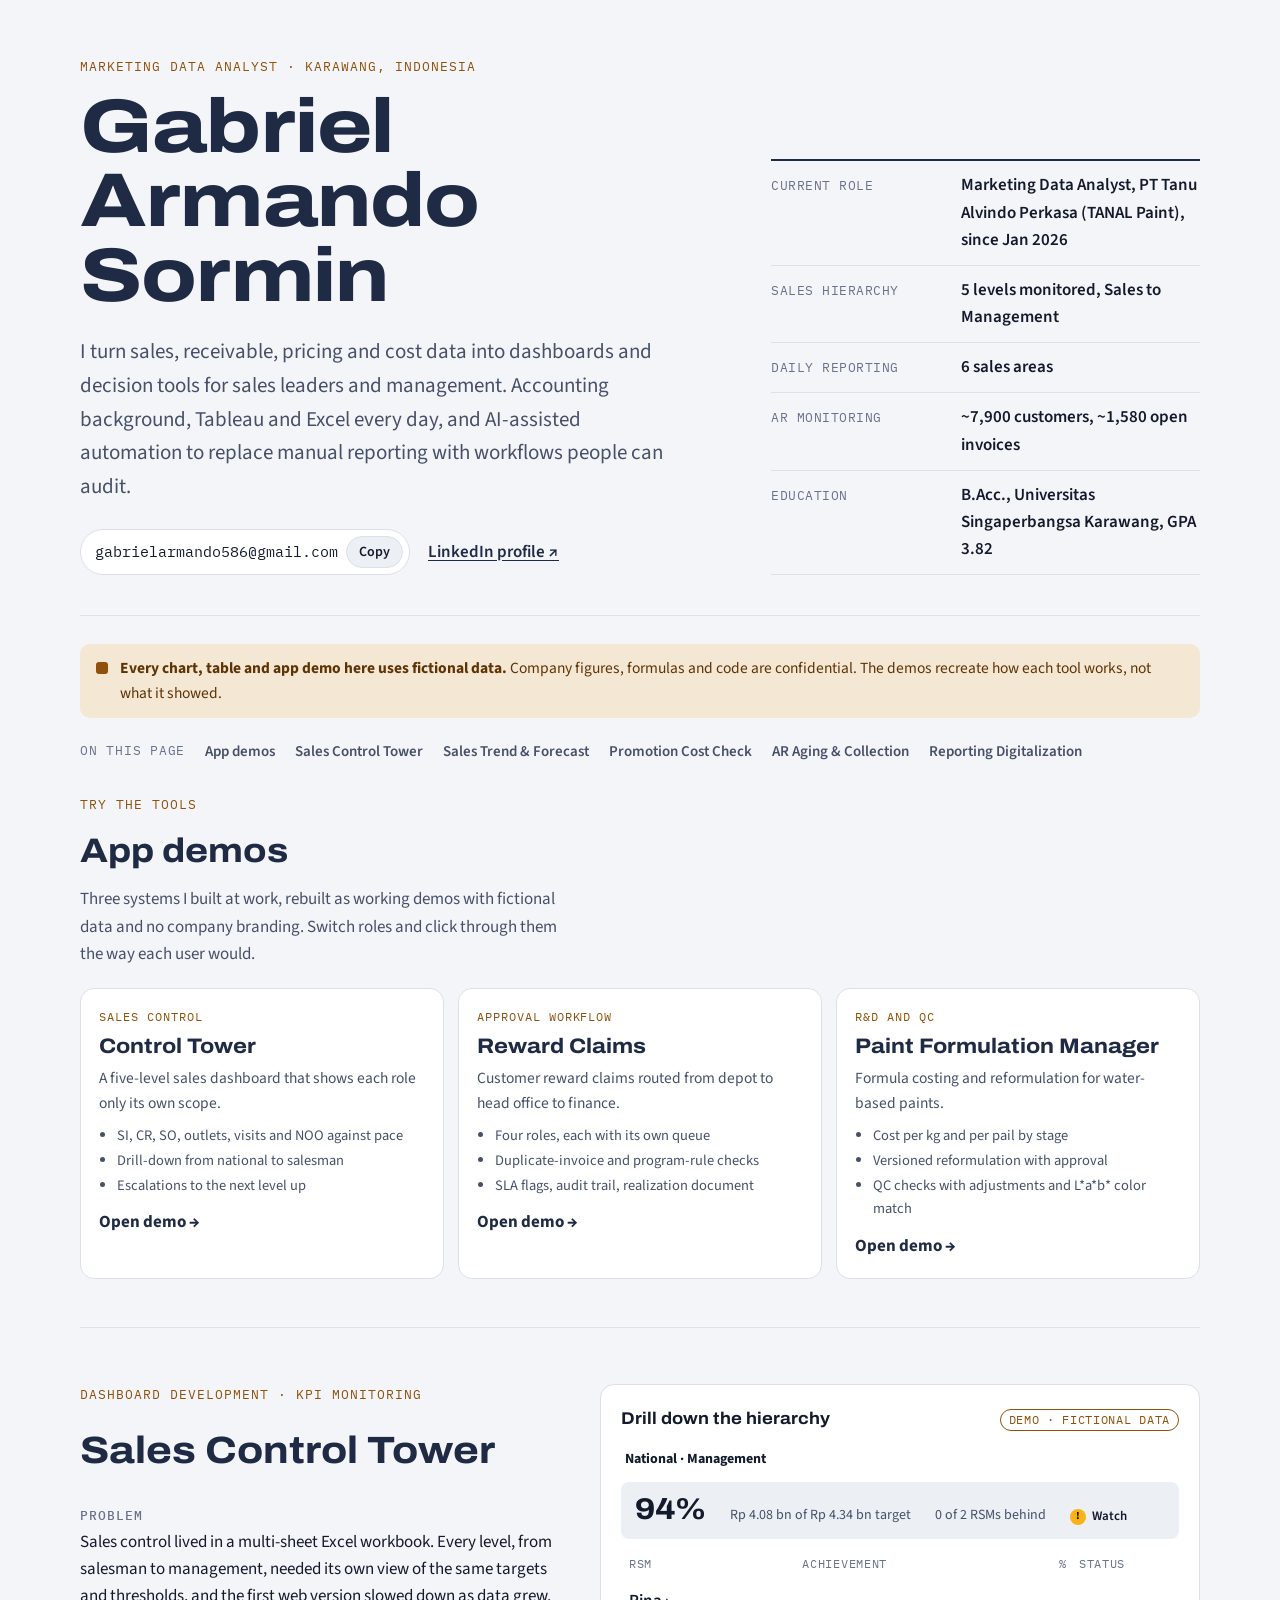
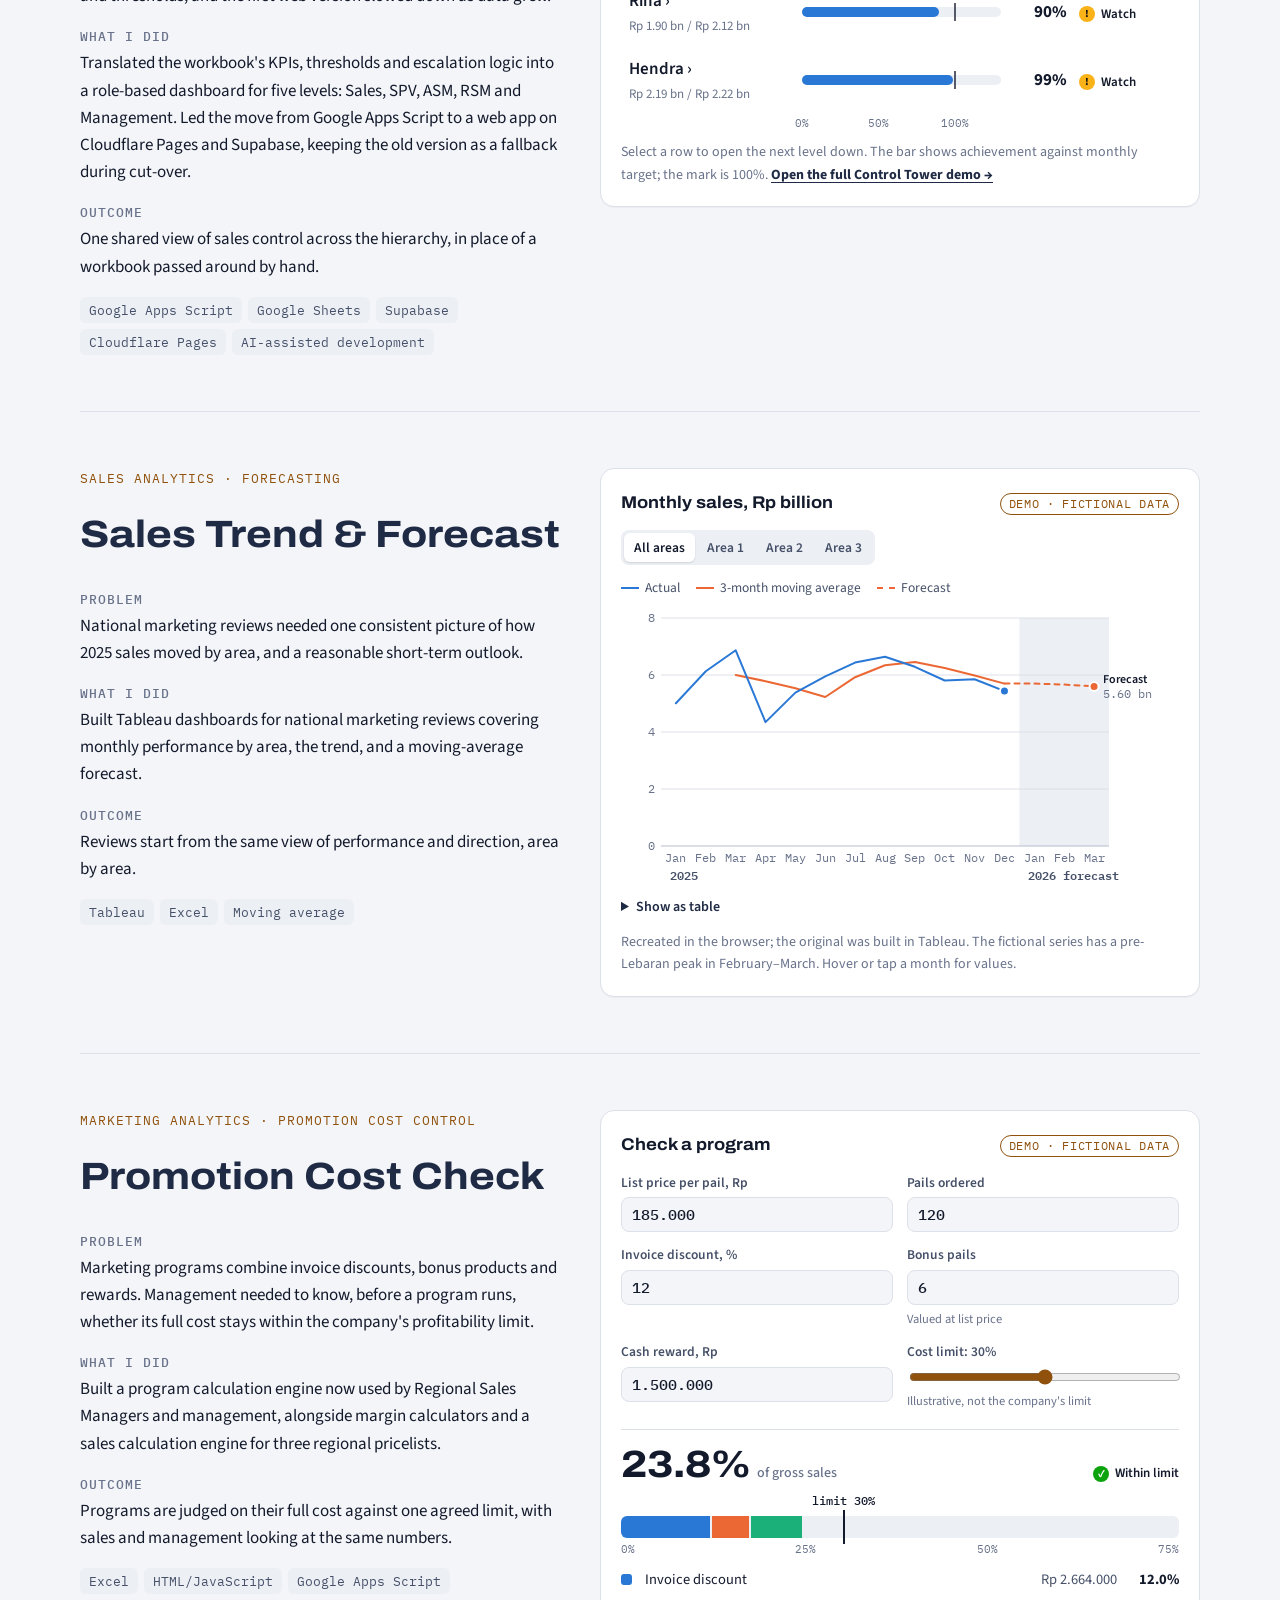
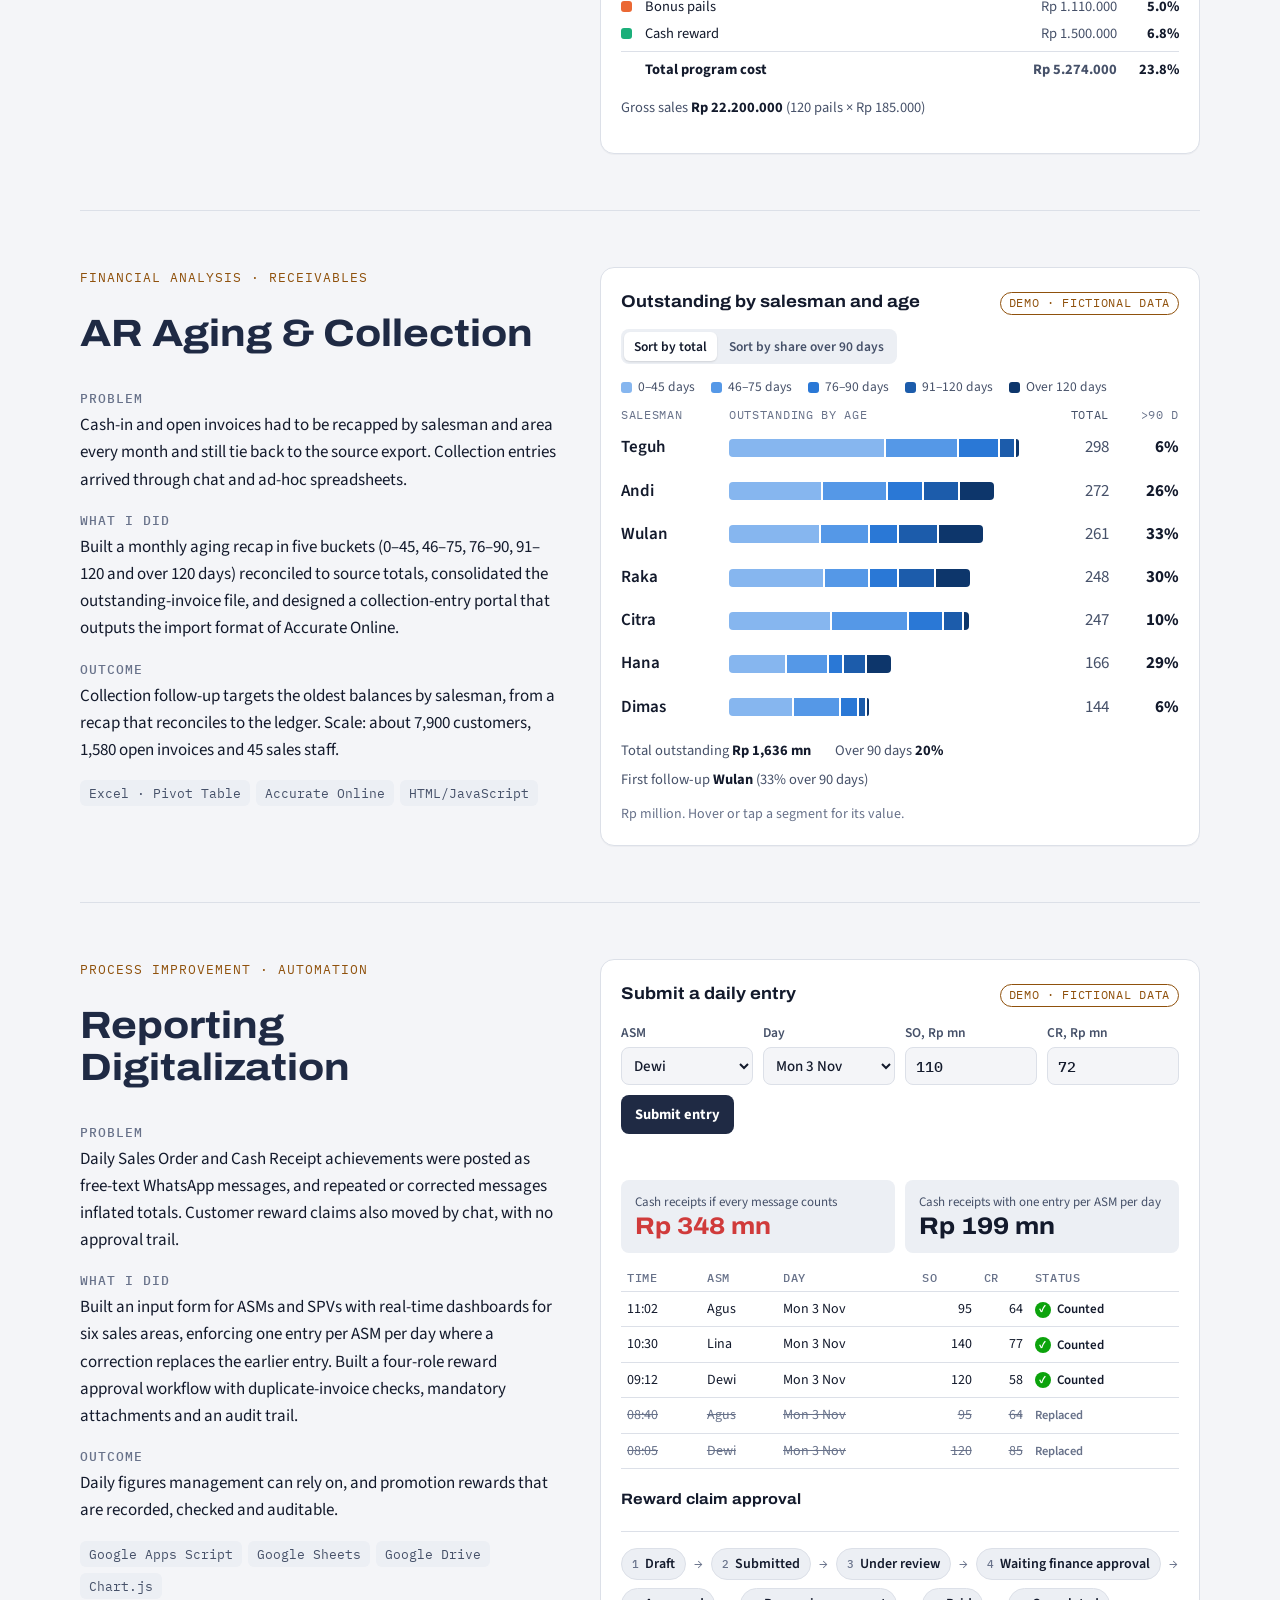
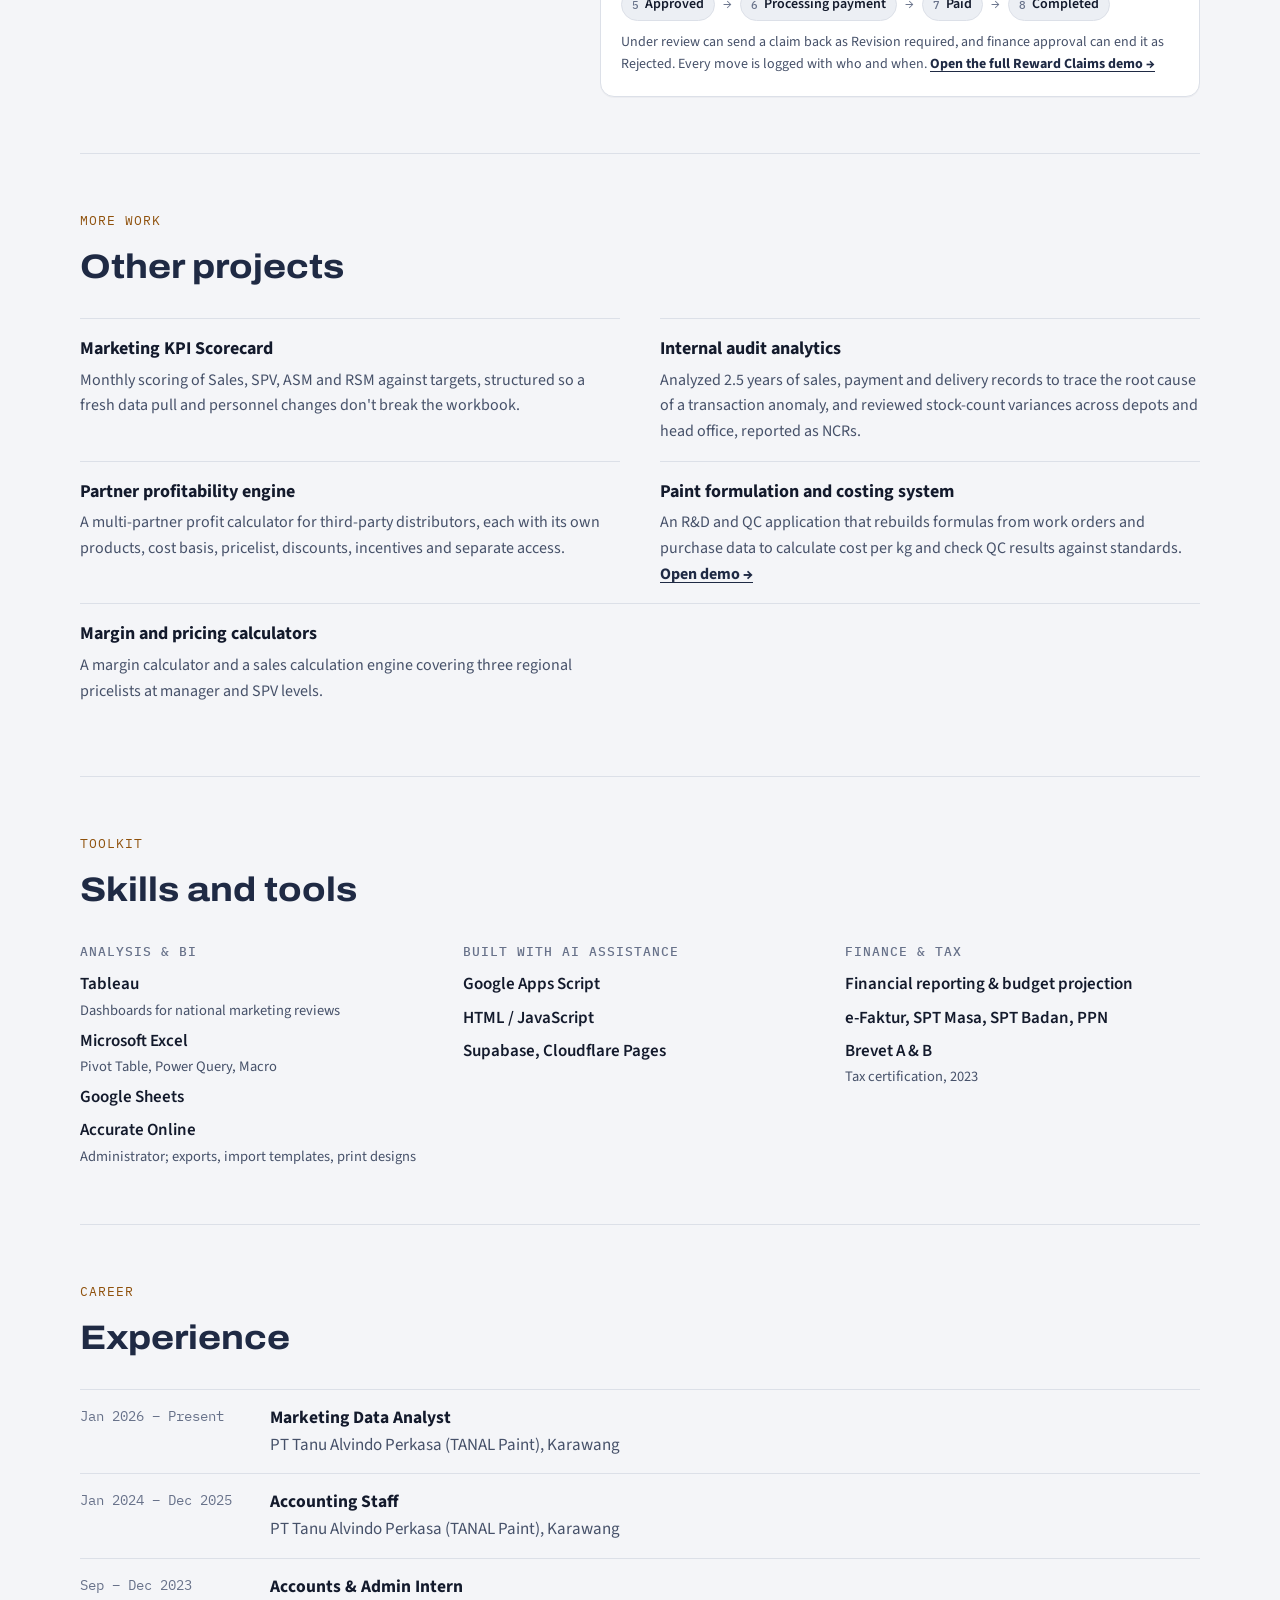
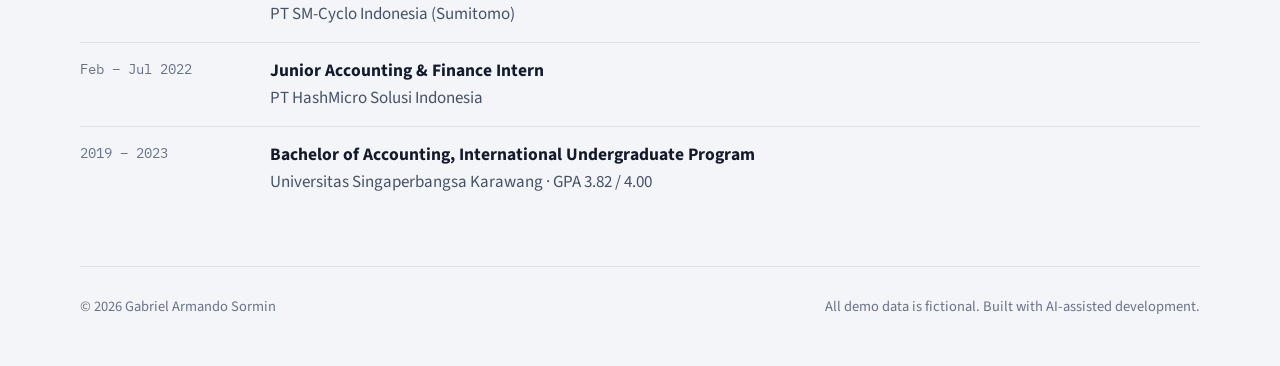
==== commit b007d14e: "Add files via upload" ====
--- a/index.html
+++ b/index.html
@@ -255,6 +255,8 @@
 .other article{padding:16px 0;border-top:1px solid var(--line);min-width:0}
 .other h3{font-family:var(--font-body);font-size:18px;font-weight:700;color:var(--ink);margin-bottom:4px}
 .other p{margin:0;color:var(--ink-2);font-size:16px}
+.other article:last-child:nth-child(odd){grid-column:1/-1}
+.other article:last-child:nth-child(odd) p{max-width:62ch}
 .skills{display:grid;grid-template-columns:repeat(3,minmax(0,1fr));gap:28px}
 .skills h3{font-family:var(--font-mono);font-size:12.5px;font-weight:500;letter-spacing:.08em;text-transform:uppercase;color:var(--muted);margin-bottom:10px}
 .skills ul{margin:0;padding:0;list-style:none;display:grid;gap:6px}
@@ -436,7 +438,7 @@
     <div><h3>Problem</h3><p>Cash-in and open invoices had to be recapped by salesman and area every month and still tie back to the source export. Collection entries arrived through chat and ad-hoc spreadsheets.</p></div>
     <div><h3>What I did</h3><p>Built a monthly aging recap in five buckets (0–45, 46–75, 76–90, 91–120 and over 120 days) reconciled to source totals, consolidated the outstanding-invoice file, and designed a collection-entry portal that outputs the import format of Accurate Online.</p></div>
     <div><h3>Outcome</h3><p>Collection follow-up targets the oldest balances by salesman, from a recap that reconciles to the ledger. Scale: about 7,900 customers, 1,580 open invoices and 45 sales staff.</p></div>
-    <div class="tools"><span class="tag">Excel · SUMIFS · Pivot Table</span><span class="tag">Accurate Online</span><span class="tag">HTML/JavaScript</span></div>
+    <div class="tools"><span class="tag">Excel · Pivot Table</span><span class="tag">Accurate Online</span><span class="tag">HTML/JavaScript</span></div>
   </div>
   <div class="panel" aria-label="Interactive demo: receivables by age and salesman">
     <div class="panel-head"><span class="panel-title">Outstanding by salesman and age</span><span class="demo-tag">Demo · fictional data</span></div>
@@ -501,7 +503,6 @@
     <article><h3>Internal audit analytics</h3><p>Analyzed 2.5 years of sales, payment and delivery records to trace the root cause of a transaction anomaly, and reviewed stock-count variances across depots and head office, reported as NCRs.</p></article>
     <article><h3>Partner profitability engine</h3><p>A multi-partner profit calculator for third-party distributors, each with its own products, cost basis, pricelist, discounts, incentives and separate access.</p></article>
     <article><h3>Paint formulation and costing system</h3><p>An R&amp;D and QC application that rebuilds formulas from work orders and purchase data to calculate cost per kg and check QC results against standards. <a class="demo-link" href="formulation.html">Open demo →</a></p></article>
-    <article><h3>Warehouse layout redesign</h3><p>Movement and ABC analysis of finished-goods stock to size storage zones and propose a new layout for a depot warehouse handled without forklifts.</p></article>
     <article><h3>Margin and pricing calculators</h3><p>A margin calculator and a sales calculation engine covering three regional pricelists at manager and SPV levels.</p></article>
   </div>
 </section>
@@ -512,7 +513,7 @@
   <div class="skills">
     <div><h3>Analysis &amp; BI</h3><ul>
       <li>Tableau<small>Dashboards for national marketing reviews</small></li>
-      <li>Microsoft Excel<small>Pivot Table, Power Query, XLOOKUP, SUMPRODUCT, Macro</small></li>
+      <li>Microsoft Excel<small>Pivot Table, Power Query, Macro</small></li>
       <li>Google Sheets</li>
       <li>Accurate Online<small>Administrator; exports, import templates, print designs</small></li>
     </ul></div>
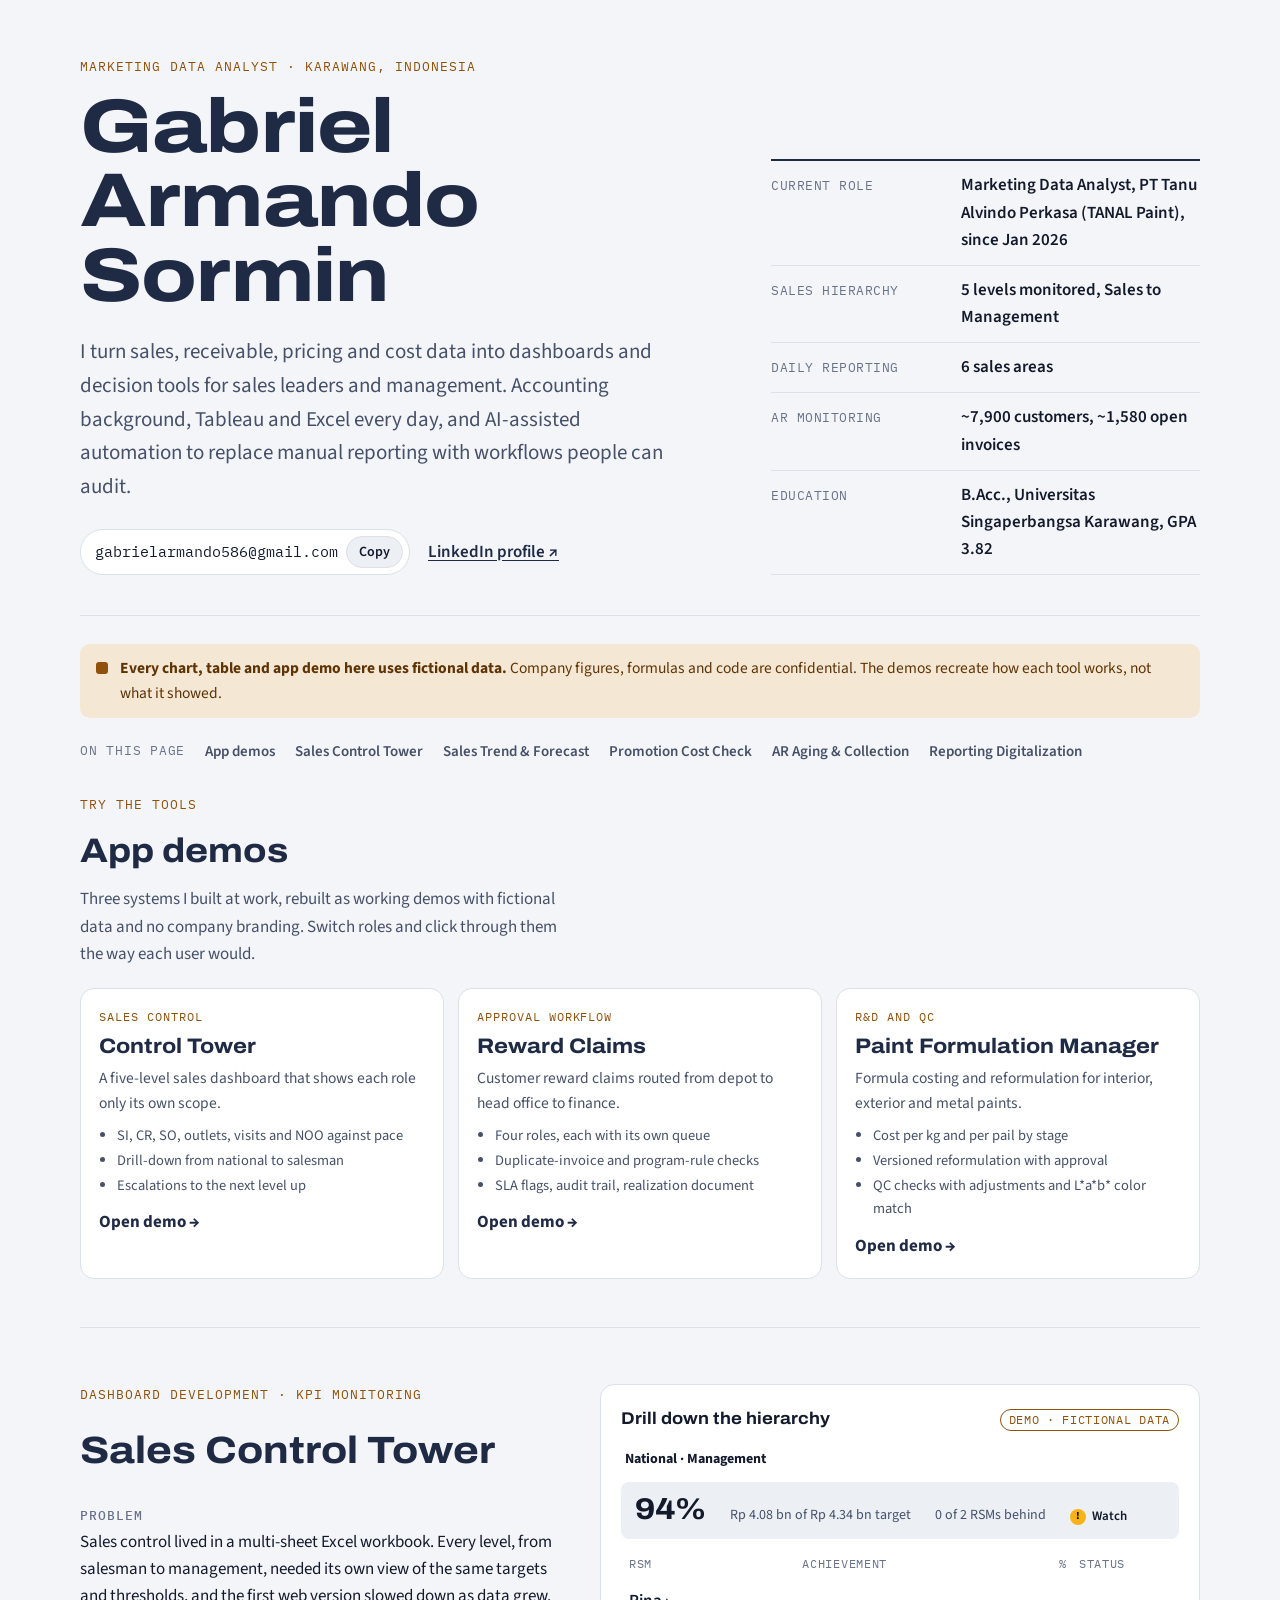
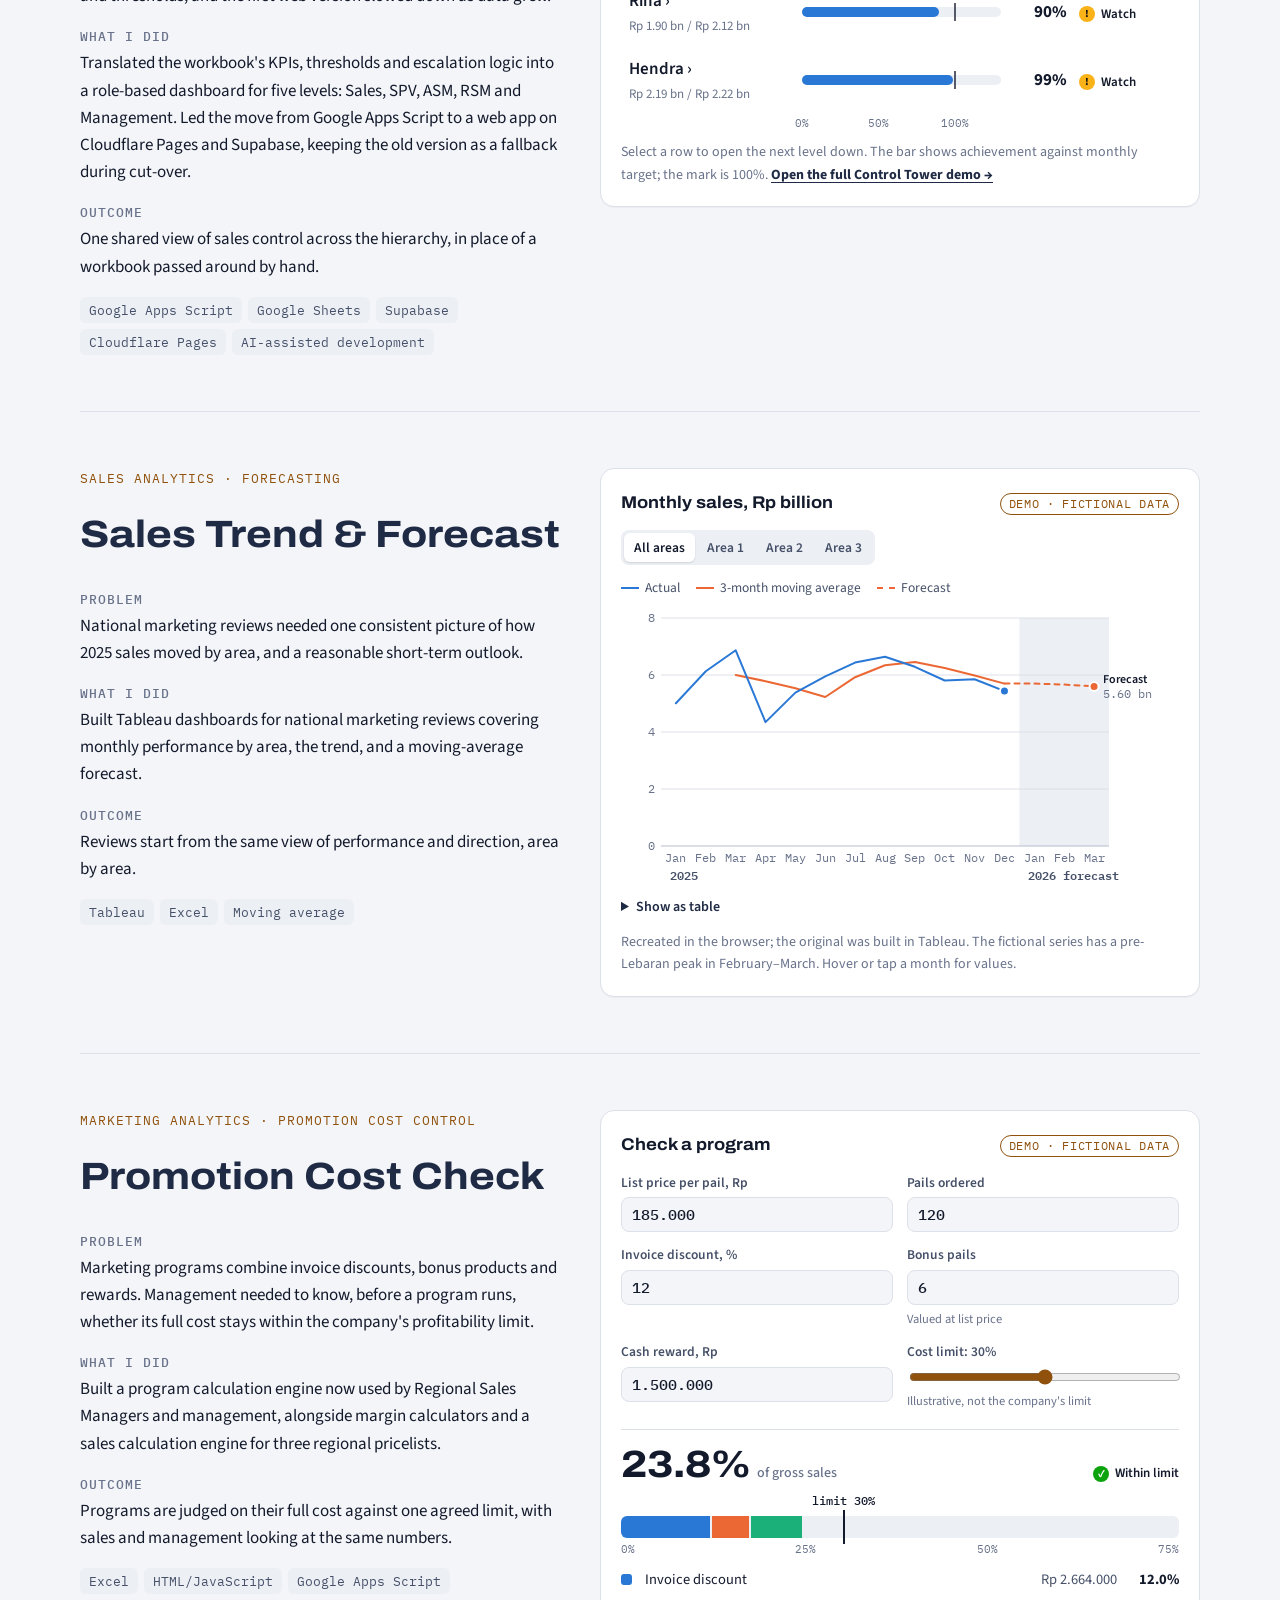
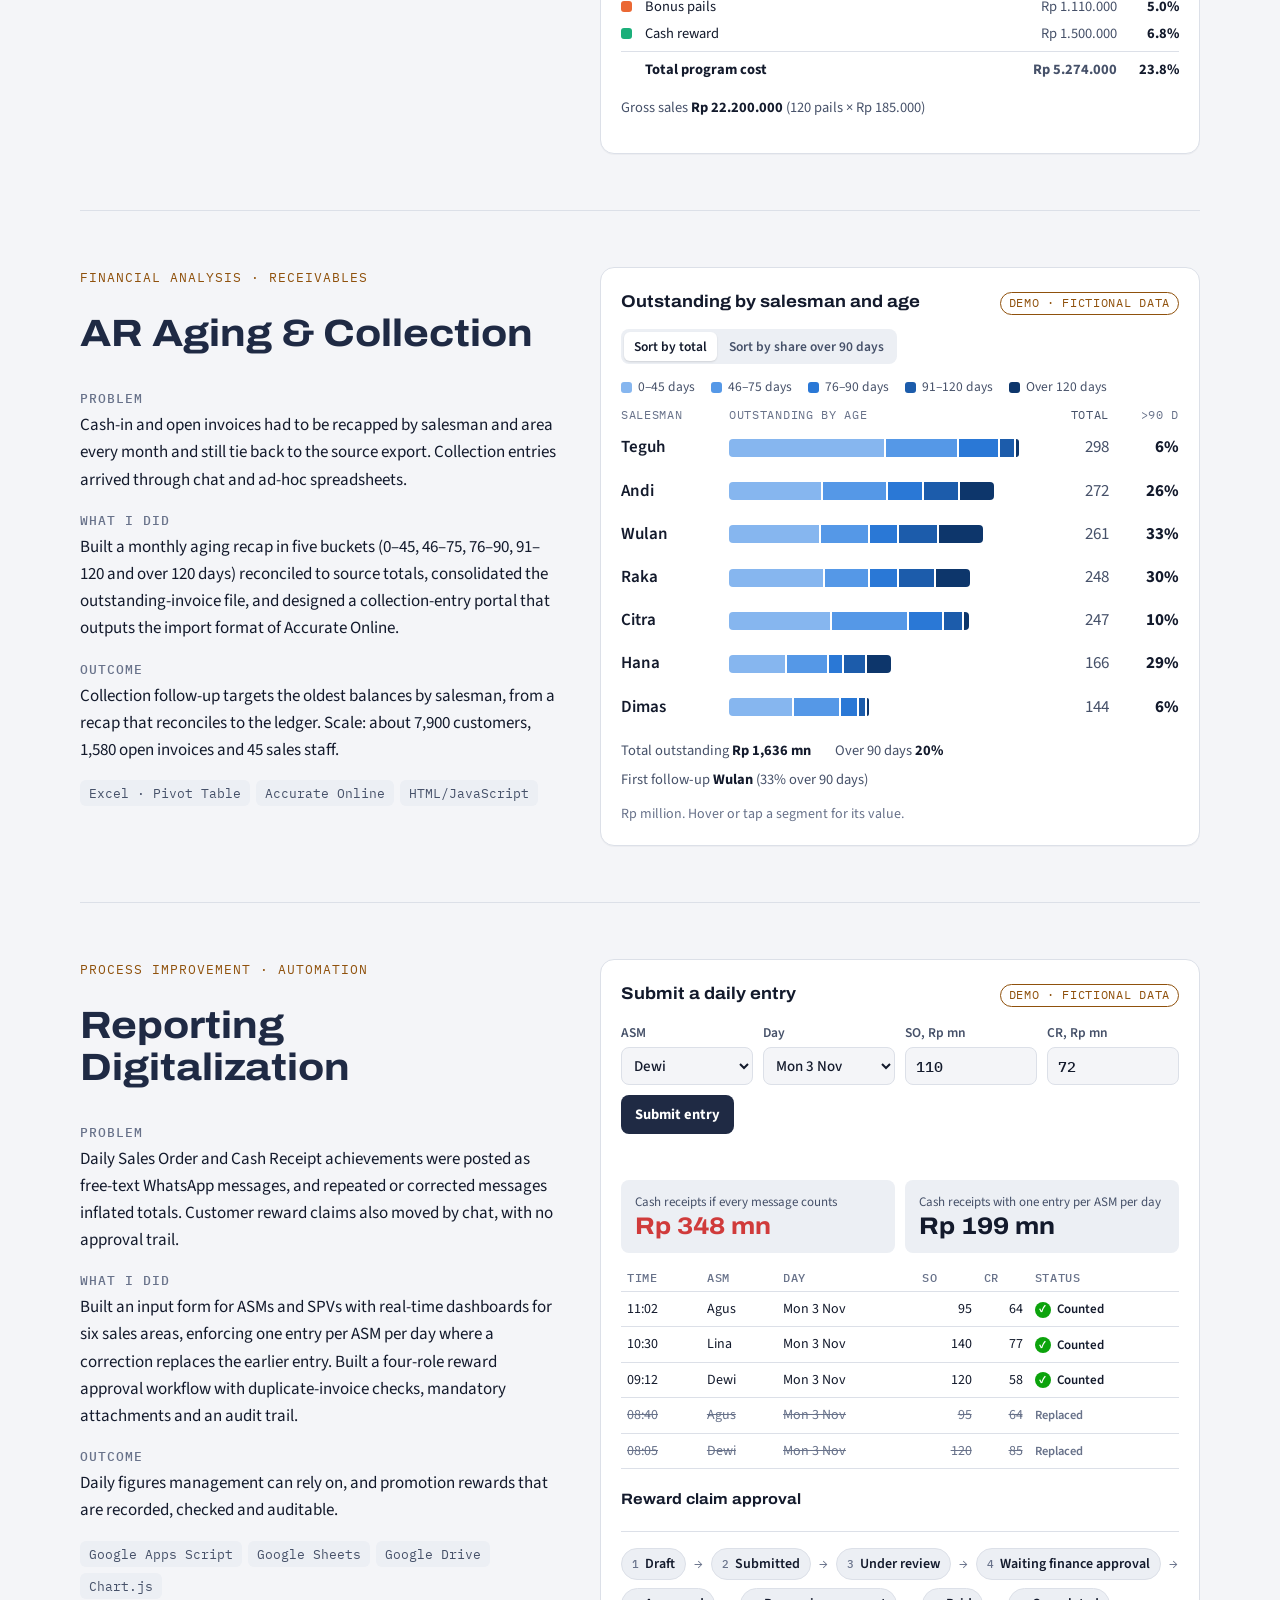
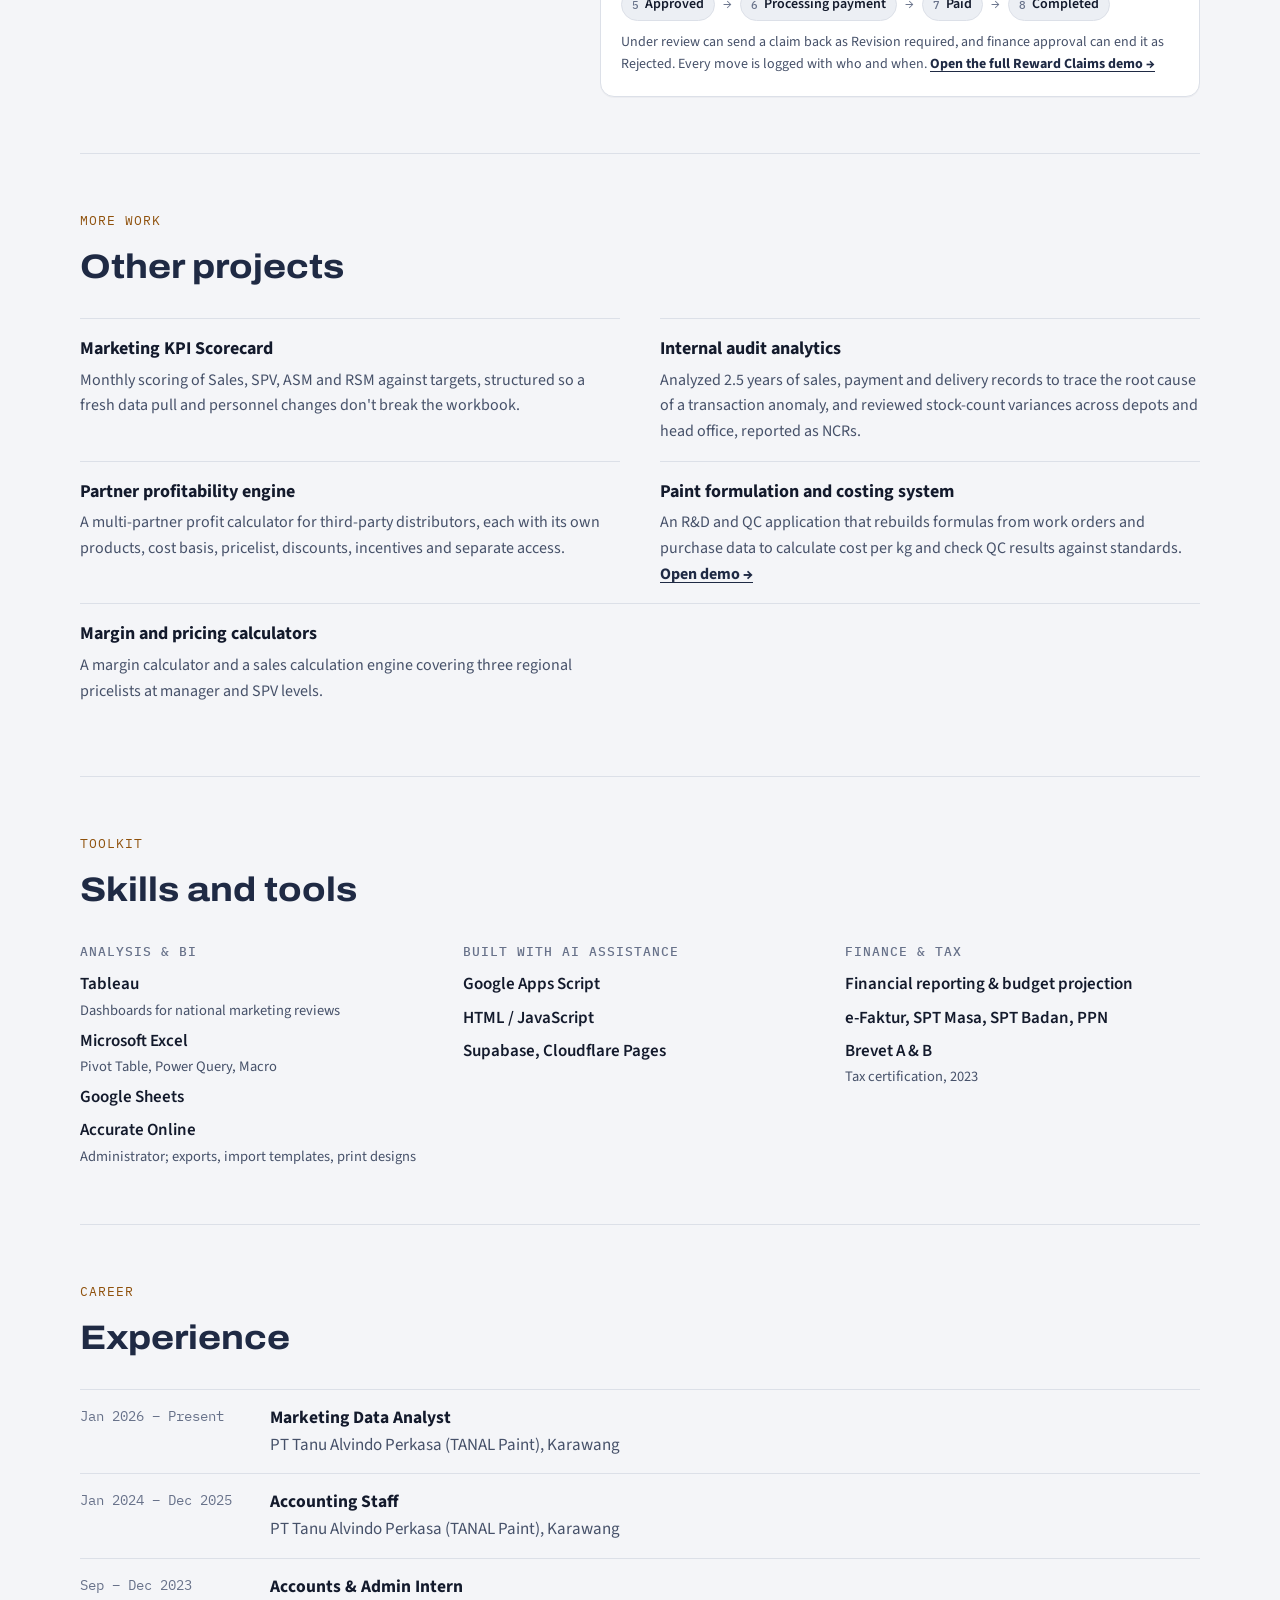
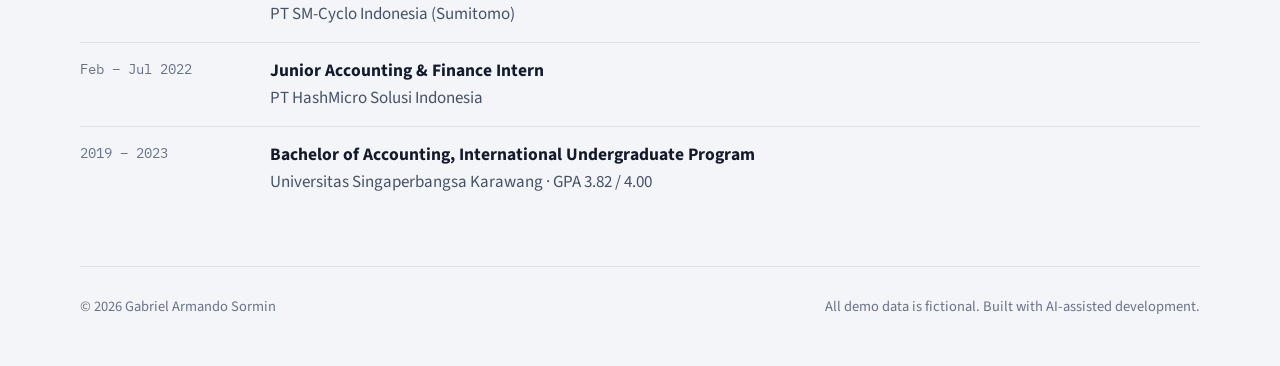
==== commit 8069b18c: "Add files via upload" ====
--- a/index.html
+++ b/index.html
@@ -301,7 +301,7 @@
     <p class="lede">I turn sales, receivable, pricing and cost data into dashboards and decision tools for sales leaders and management. Accounting background, Tableau and Excel every day, and AI-assisted automation to replace manual reporting with workflows people can audit.</p>
     <div class="contact">
       <span class="email"><span id="emailText">gabrielarmando586@gmail.com</span><button class="btn" id="copyEmail" type="button">Copy</button></span>
-      <a class="link-out" href="https://id.linkedin.com/in/gabriel-armando-sormin-1a9825229" target="_blank" rel="noopener">LinkedIn profile ↗</a>
+      <a class="link-out" href="https://www.linkedin.com/in/gabriel-armando-sormin" target="_blank" rel="noopener">LinkedIn profile ↗</a>
     </div>
   </div>
   <dl class="facts">
@@ -346,7 +346,7 @@
     </a>
     <a class="app-card" href="formulation.html">
       <span class="k">R&amp;D and QC</span><b>Paint Formulation Manager</b>
-      <span class="d">Formula costing and reformulation for water-based paints.</span>
+      <span class="d">Formula costing and reformulation for interior, exterior and metal paints.</span>
       <ul><li>Cost per kg and per pail by stage</li><li>Versioned reformulation with approval</li><li>QC checks with adjustments and L*a*b* color match</li></ul>
       <span class="go">Open demo →</span>
     </a>
